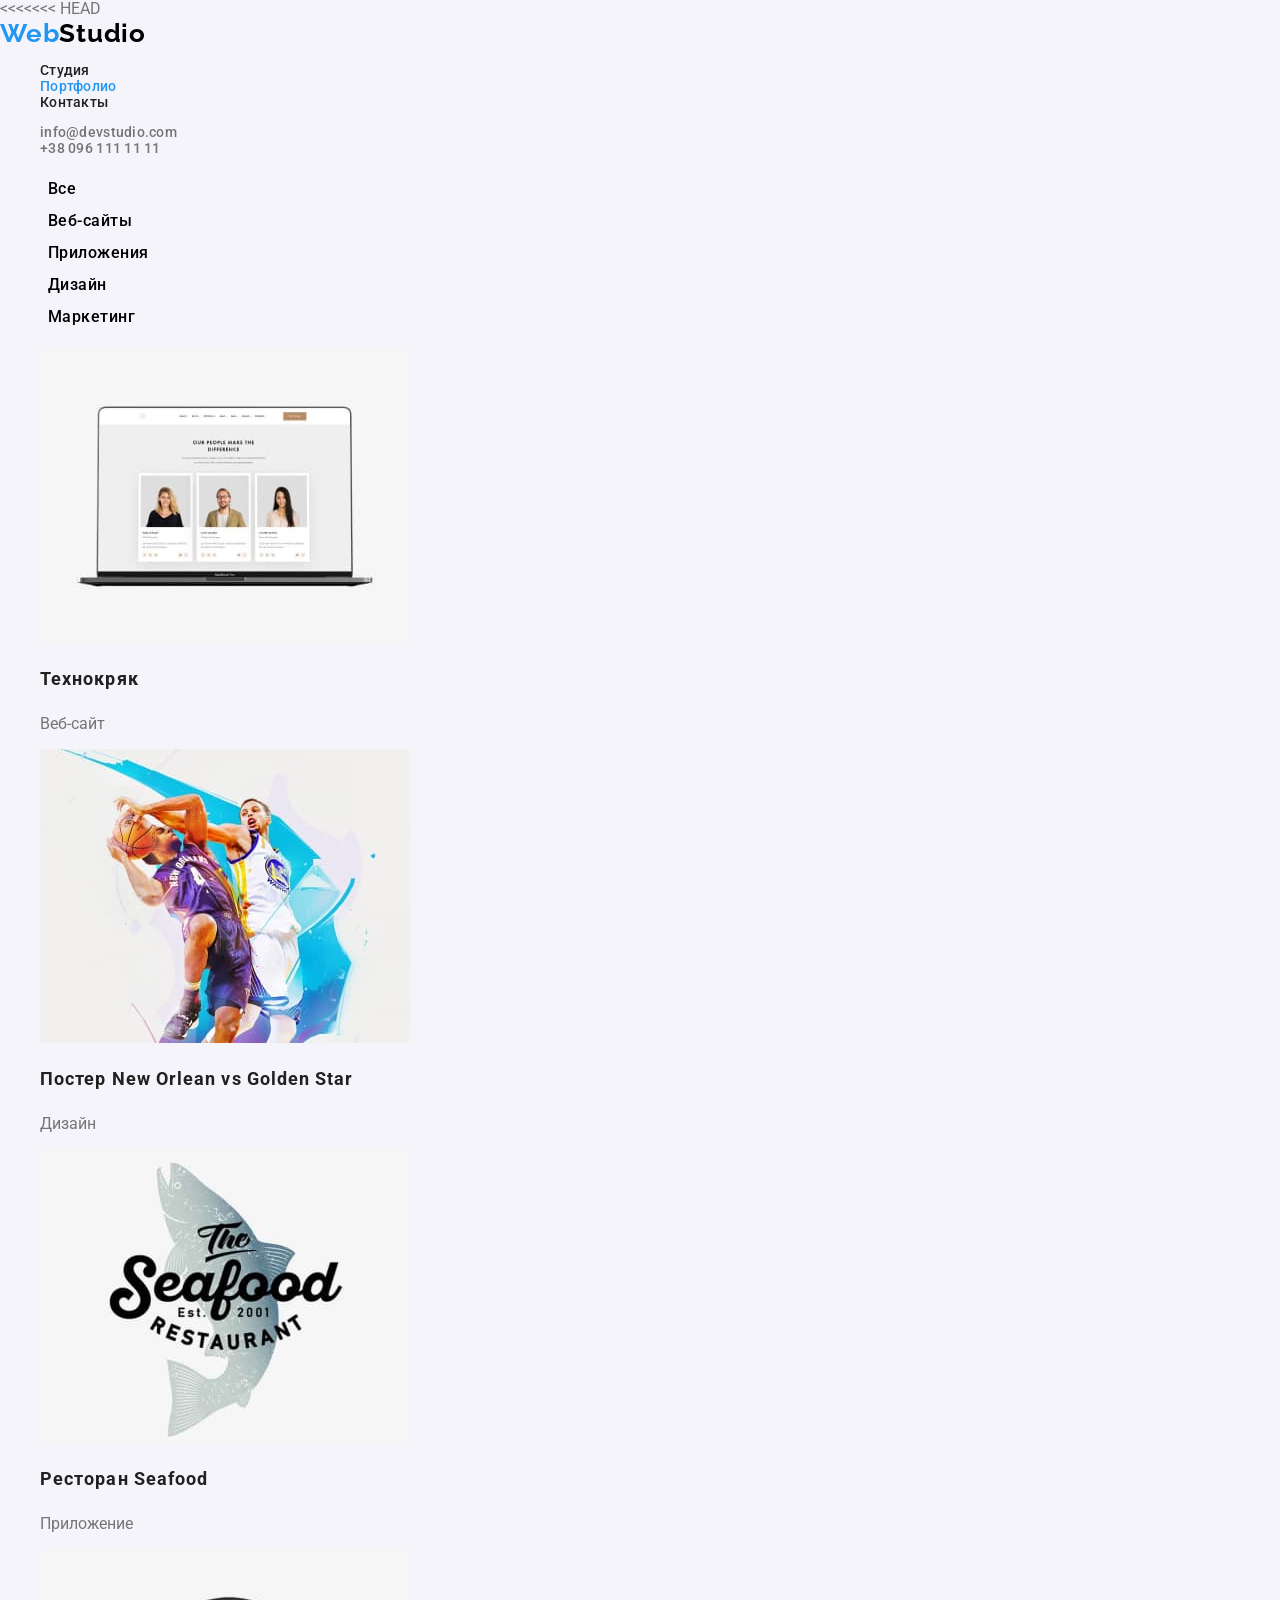
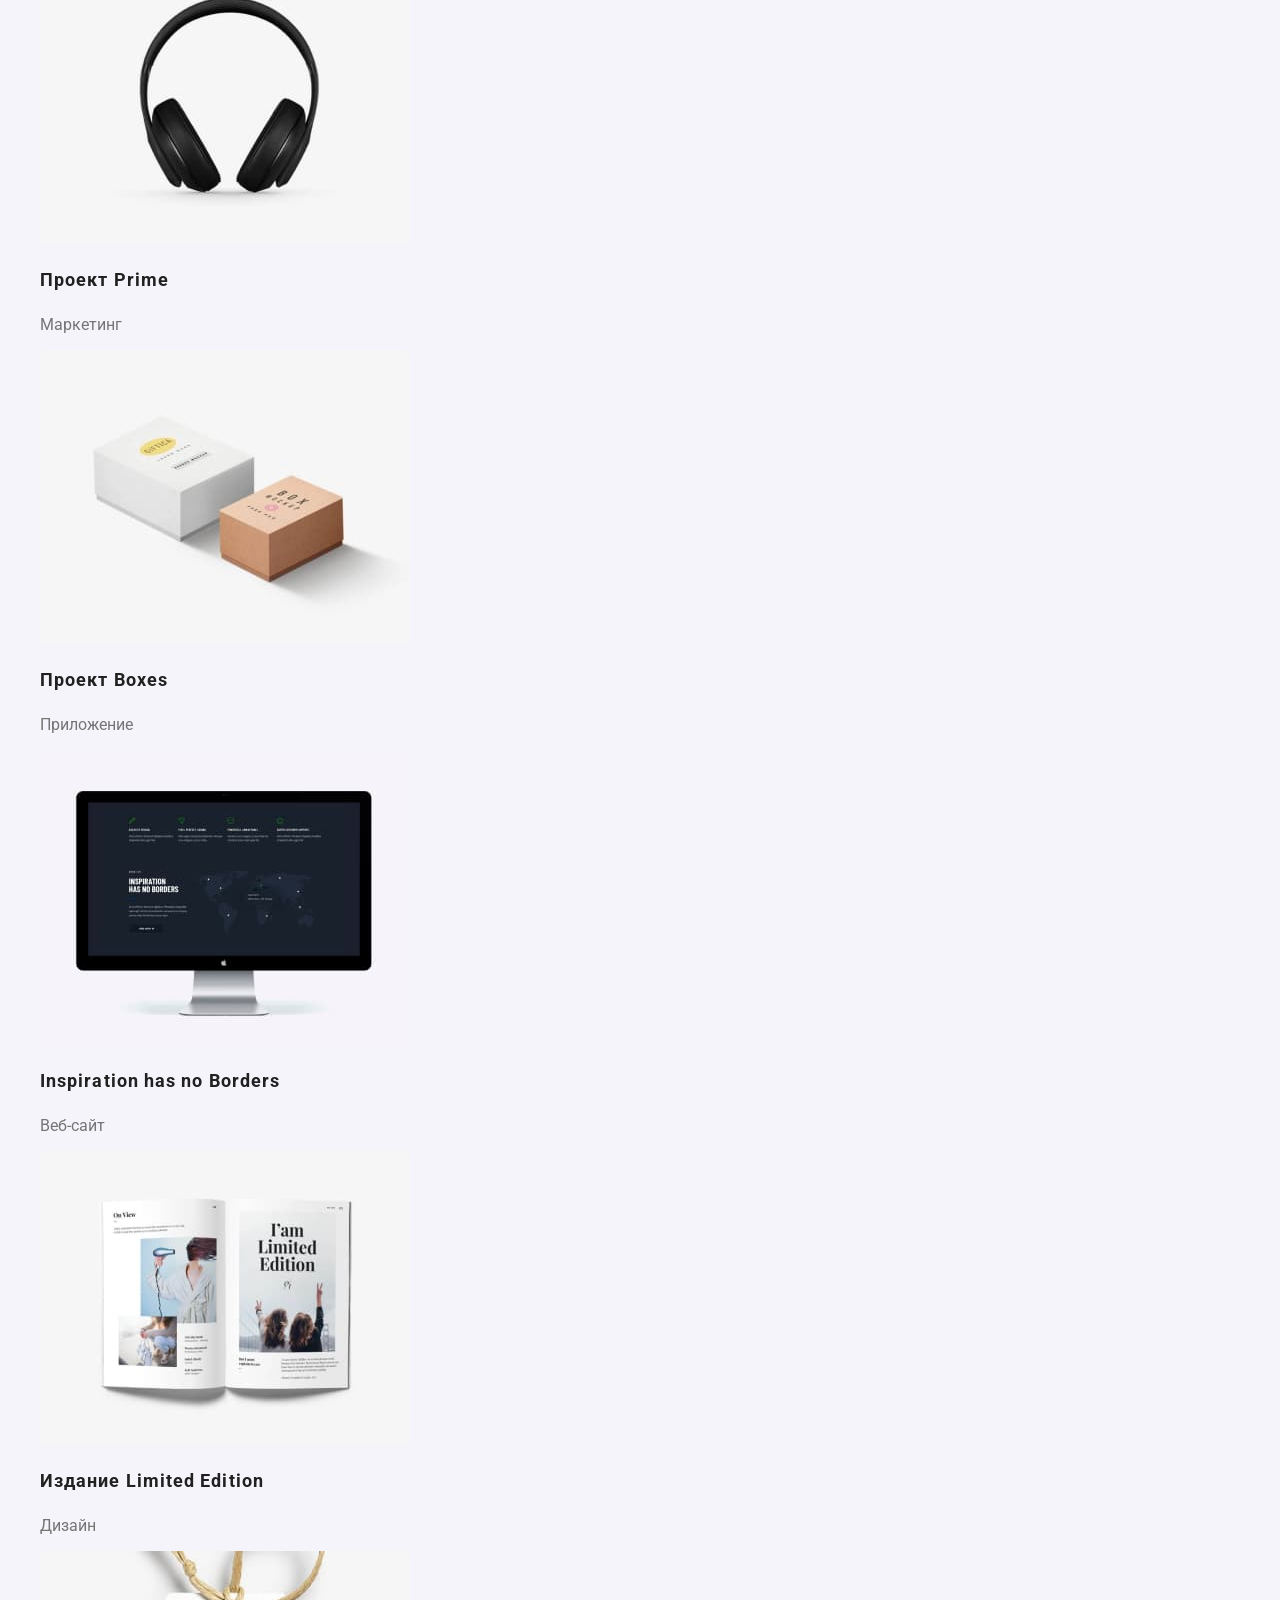
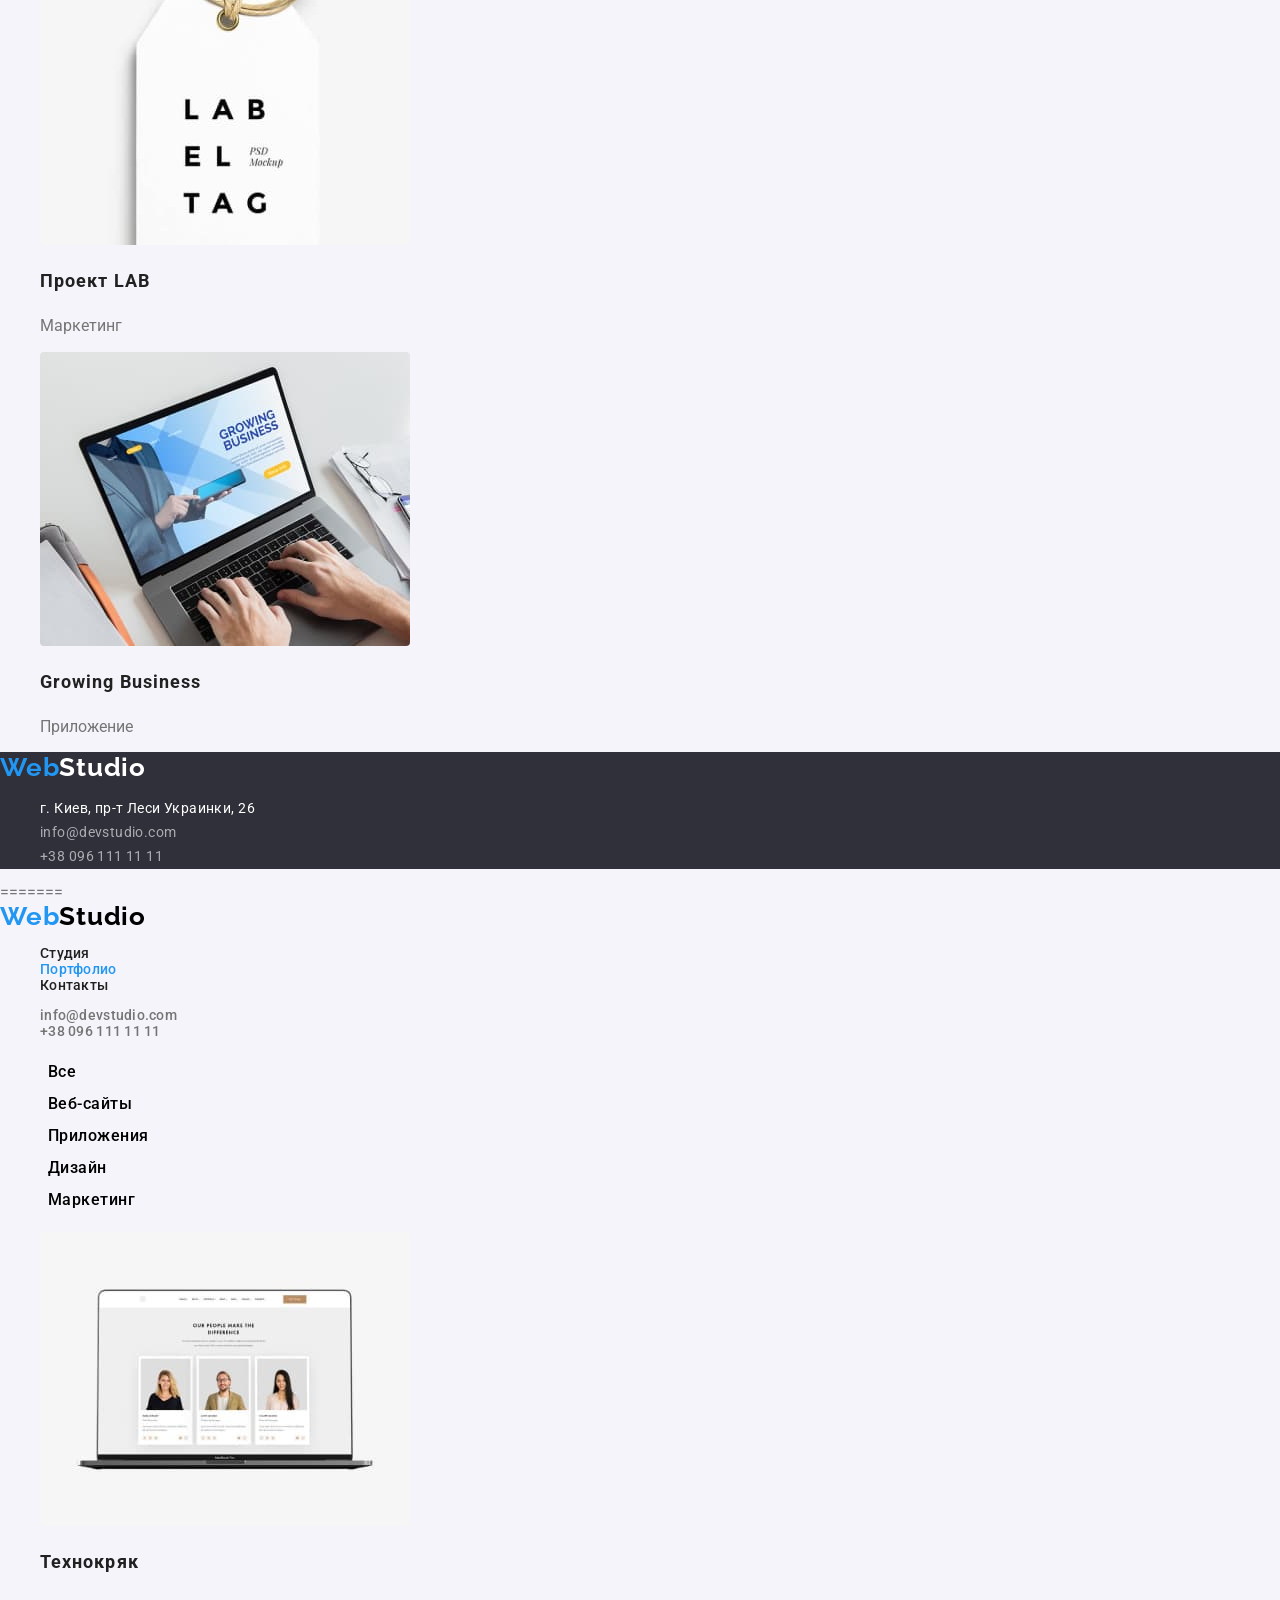
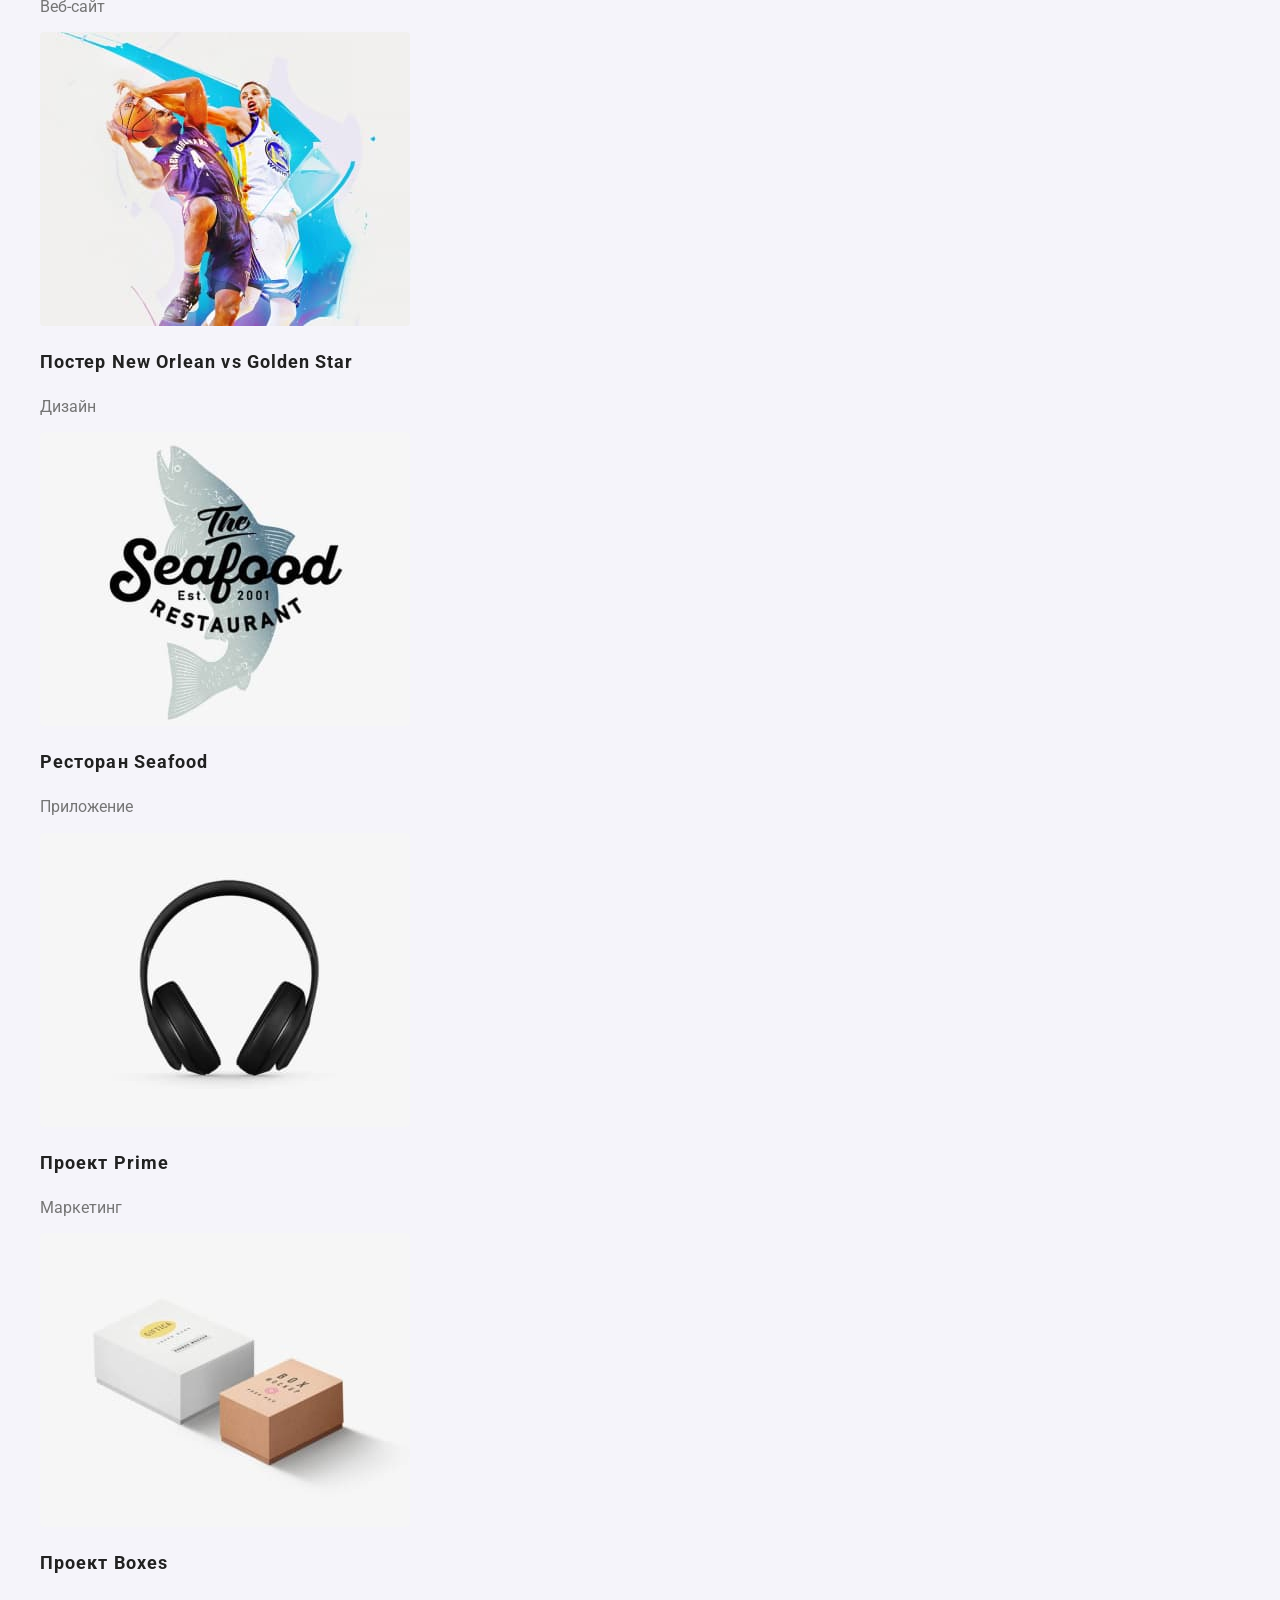
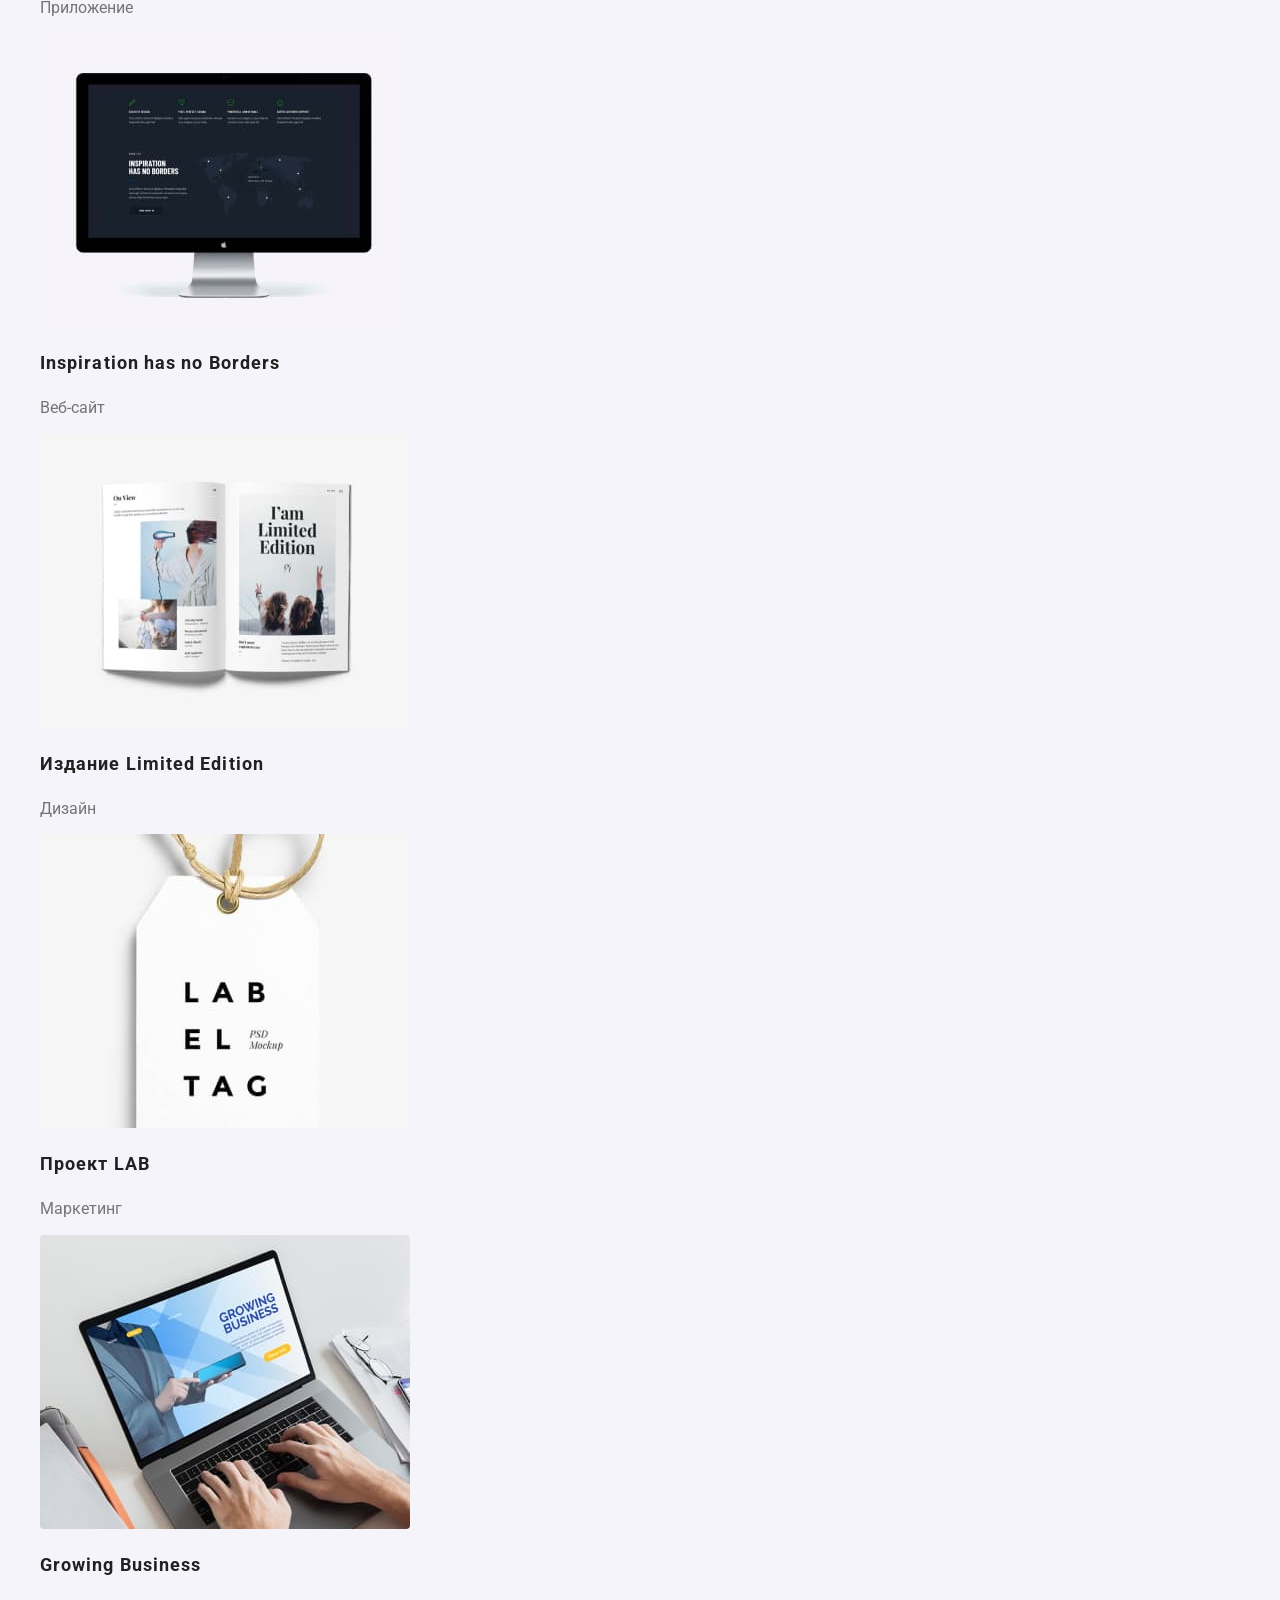
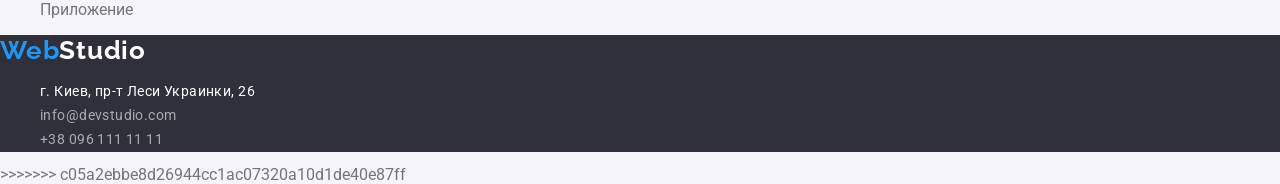
==== portfolio.html @ c0aafbb8 "123" ====
<<<<<<< HEAD
<!DOCTYPE html>
<html lang="ru">
<head>
    <meta charset="UTF-8">
    <meta http-equiv="X-UA-Compatible" content="IE=edge">
    <meta name="viewport" content="width=device-width, initial-scale=1.0">
    <link rel="preconnect" href="https://fonts.googleapis.com">
    <link rel="preconnect" href="https://fonts.gstatic.com" crossorigin>
    <link href="https://fonts.googleapis.com/css2?family=Raleway:wght@700&family=Roboto:wght@400;500;700;900&display=swap" rel="stylesheet"> 
    <link rel="stylesheet" href="https://cdnjs.cloudflare.com/ajax/libs/modern-normalize/1.1.0/modern-normalize.min.css" integrity="sha512-wpPYUAdjBVSE4KJnH1VR1HeZfpl1ub8YT/NKx4PuQ5NmX2tKuGu6U/JRp5y+Y8XG2tV+wKQpNHVUX03MfMFn9Q==" crossorigin="anonymous" referrerpolicy="no-referrer" />
    <title>Портфолио</title>
    <link rel="stylesheet" href="./css/styles.css" />
</head>
<body class="page-portf">
    <header>
        <a class="main-logo" href="./index.html">
            <span class="logo-accent">Web</span>Studio
        </a>
        <nav class="main-nav">
            <ul class="main-nav">
                <li><a class="main-nav-li link" href="./index.html">Студия</a></li>
                <li><a class="main-nav-li link current" href="./portfolio.html">Портфолио</a></li>
                <li><a class="main-nav-li link" href="">Контакты</a></li>
            </ul>
        </nav>
        <ul class="contact">
            <li><a class="contact-li link" href="mailto:info@devstudio.com">info@devstudio.com</a></li>
            <li><a class="contact-li link " href="tel:+380961111111">+38 096 111 11 11</a></li>
        </ul>
    </header>
    <main>
        <section>
            <h1 class="main-title">Наши роботы</h1>
            <ul>
                <li><button class="main-btn" type="button">Все</button></li>
                <li><button class="main-btn" type="button">Веб-сайты</button> </li>
                <li><button class="main-btn" type="button">Приложения</button> </li>
                <li><button class="main-btn" type="button">Дизайн</button> </li>
                <li><button class="main-btn" type="button">Маркетинг</button> </li>
            </ul>
            <ul>
                <li><img class="main-img" src="./images/project1.jpg" alt="Ноутбук" width="370">
                <p class="name-project">Технокряк</p>
                <p>Веб-сайт</p>
                </li>
                <li><img class="main-img" src="./images/project2.jpg" alt="Баскетболисты" width="370">
                <p class="name-project">Постер New Orlean vs Golden Star</p>
                <p>Дизайн</p>
                </li>
                <li><img class="main-img" src="./images/project3.jpg" alt="Рыба" width="370">
                <p class="name-project">Ресторан Seafood</p>
                <p>Приложение</p>
                </li>
                <li><img class="main-img" src="./images/project4.jpg" alt="Наушники" width="370">
                <p class="name-project">Проект Prime</p>
                <p>Маркетинг</p>
                </li>
                <li><img class="main-img" src="./images/project5.jpg" alt="Коробки" width="370">
                <p class="name-project">Проект Boxes</p>
                <p>Приложение</p>
                </li>
                <li><img class="main-img" src="./images/project6.jpg" alt="Компьютер" width="370">
                <p class="name-project">Inspiration has no Borders</p>
                <p>Веб-сайт</p>
                </li>
                <li><img class="main-img" src="./images/project7.jpg" alt="Книга" width="370">
                <p class="name-project">Издание Limited Edition</p>
                <p>Дизайн</p>
                </li>
                <li><img class="main-img" src="./images/project8.jpg" alt="Бирка" width="370">
                <p class="name-project">Проект LAB</p>
                <p>Маркетинг</p>
                </li>
                <li><img class="main-img" src="./images/project9.jpg" alt="Ноутбук" width="370">
                <p class="name-project">Growing Business</p>
                <p>Приложение</p>
                </li>
            </ul>
        </section>
    </main>
    <footer>
        <a class="footer-logo" href="./index.html">
            <span class="logo-accent">Web</span>Studio
        </a>
        <address class="adress-fot">
            <ul>
                <li class="foter-adress">г. Киев, пр-т Леси Украинки, 26</li>
                <li><a class="adress-lnk link" href="mailto:info@devstudio.com">info@devstudio.com</a></li>
                <li><a class="adress-lnk link" href="tel:+380961111111">+38 096 111 11 11</a></li>
            </ul>
        </address>
    </footer>
    
</body>
=======
<!DOCTYPE html>
<html lang="ru">
<head>
    <meta charset="UTF-8">
    <meta http-equiv="X-UA-Compatible" content="IE=edge">
    <meta name="viewport" content="width=device-width, initial-scale=1.0">
    <link rel="preconnect" href="https://fonts.googleapis.com">
    <link rel="preconnect" href="https://fonts.gstatic.com" crossorigin>
    <link href="https://fonts.googleapis.com/css2?family=Raleway:wght@700&family=Roboto:wght@400;500;700;900&display=swap" rel="stylesheet"> 
    <link rel="stylesheet" href="https://cdnjs.cloudflare.com/ajax/libs/modern-normalize/1.1.0/modern-normalize.min.css" integrity="sha512-wpPYUAdjBVSE4KJnH1VR1HeZfpl1ub8YT/NKx4PuQ5NmX2tKuGu6U/JRp5y+Y8XG2tV+wKQpNHVUX03MfMFn9Q==" crossorigin="anonymous" referrerpolicy="no-referrer" />
    <title>Портфолио</title>
    <link rel="stylesheet" href="./css/styles.css" />
</head>
<body class="page-portf">
    <header>
        <a class="main-logo" href="./index.html">
            <span class="logo-accent">Web</span>Studio
        </a>
        <nav class="main-nav">
            <ul class="main-nav">
                <li><a class="main-nav-li link" href="./index.html">Студия</a></li>
                <li><a class="main-nav-li link current" href="./portfolio.html">Портфолио</a></li>
                <li><a class="main-nav-li link" href="">Контакты</a></li>
            </ul>
        </nav>
        <ul class="contact">
            <li><a class="contact-li link" href="mailto:info@devstudio.com">info@devstudio.com</a></li>
            <li><a class="contact-li link " href="tel:+380961111111">+38 096 111 11 11</a></li>
        </ul>
    </header>
    <main>
        <section>
            <h1 class="main-title">Наши роботы</h1>
            <ul>
                <li><button class="main-btn" type="button">Все</button></li>
                <li><button class="main-btn" type="button">Веб-сайты</button> </li>
                <li><button class="main-btn" type="button">Приложения</button> </li>
                <li><button class="main-btn" type="button">Дизайн</button> </li>
                <li><button class="main-btn" type="button">Маркетинг</button> </li>
            </ul>
            <ul>
                <li><img class="main-img" src="./images/project1.jpg" alt="Ноутбук" width="370">
                <p class="name-project">Технокряк</p>
                <p>Веб-сайт</p>
                </li>
                <li><img class="main-img" src="./images/project2.jpg" alt="Баскетболисты" width="370">
                <p class="name-project">Постер New Orlean vs Golden Star</p>
                <p>Дизайн</p>
                </li>
                <li><img class="main-img" src="./images/project3.jpg" alt="Рыба" width="370">
                <p class="name-project">Ресторан Seafood</p>
                <p>Приложение</p>
                </li>
                <li><img class="main-img" src="./images/project4.jpg" alt="Наушники" width="370">
                <p class="name-project">Проект Prime</p>
                <p>Маркетинг</p>
                </li>
                <li><img class="main-img" src="./images/project5.jpg" alt="Коробки" width="370">
                <p class="name-project">Проект Boxes</p>
                <p>Приложение</p>
                </li>
                <li><img class="main-img" src="./images/project6.jpg" alt="Компьютер" width="370">
                <p class="name-project">Inspiration has no Borders</p>
                <p>Веб-сайт</p>
                </li>
                <li><img class="main-img" src="./images/project7.jpg" alt="Книга" width="370">
                <p class="name-project">Издание Limited Edition</p>
                <p>Дизайн</p>
                </li>
                <li><img class="main-img" src="./images/project8.jpg" alt="Бирка" width="370">
                <p class="name-project">Проект LAB</p>
                <p>Маркетинг</p>
                </li>
                <li><img class="main-img" src="./images/project9.jpg" alt="Ноутбук" width="370">
                <p class="name-project">Growing Business</p>
                <p>Приложение</p>
                </li>
            </ul>
        </section>
    </main>
    <footer>
        <a class="footer-logo" href="./index.html">
            <span class="logo-accent">Web</span>Studio
        </a>
        <address class="adress-fot">
            <ul>
                <li class="foter-adress">г. Киев, пр-т Леси Украинки, 26</li>
                <li><a class="adress-lnk link" href="mailto:info@devstudio.com">info@devstudio.com</a></li>
                <li><a class="adress-lnk link" href="tel:+380961111111">+38 096 111 11 11</a></li>
            </ul>
        </address>
    </footer>
    
</body>
>>>>>>> c05a2ebbe8d26944cc1ac07320a10d1de40e87ff
</html>
---- css/styles.css ----
/* цвет фона Наша команда #F5F4FA */
/* цвет карточек наша комманда #F5F4FA */
/* цвет фона героя и подвала  #2F303A */
html {
    box-sizing: border-box;
}
*,
*::before,
*::after {
    box-sizing: inherit;
}
:root {
    --primery-text-color: #757575;
    --secondary-text-color: #212121;
    --highlight-color: #2196F3;
    --primery-backgrouncol-port: #F5F4FA;
    --secondary-beckgrouncol-port: #F5F4FA;
}
body {
    background-color: #fff;
    font-family: Roboto, sans-serif;
    font-style: normal;
    color: var(--primery-text-color);
}
h2 {
    color: #212121;
    font-weight: 700;
    font-size: 36px;
    line-height: 1.16;

}
ul {
    list-style-type: none;
}
.link {
    color: inherit;
    text-decoration: none;
}
/* header */
.main-logo {
    font-family: Raleway, sans-serif;
    font-style: normal;
    font-weight: 700;
    font-size: 26px;
    line-height: 1.19;
    letter-spacing: 0.03em;
    color: #000;
    word-spacing: inherit;
    text-decoration: none;
}
.logo-accent {
    color: var(--highlight-color);
}
.main-nav,
.contact {
    color: var(--secondary-text-color);
    font-weight: 500;
    font-size: 14px;
    line-height: 1.14;
    letter-spacing: 0.02em;
    word-spacing: inherit;
    text-decoration: none;
}
.contact {
    color: var(--primery-text-color);
}
.current,
.main-nav-li:focus,
.main-nav-li:hover,
.contact-li:hover,
.contact-li:focus {
    color: var(--highlight-color);
    text-decoration: none;

}
/* hero */
.hero {
    background-color: #2F303A;
}
.hero-title {
    color: #fff;
    font-weight: 900;
    font-size: 44px;
    line-height: 1.76;
    text-align: center;
    letter-spacing: 0.06em;
    text-transform: uppercase;
}
.button-hero {
    font-family: Roboto, sans-serif;
    font-style: normal;
    font-weight: 700;
    font-size: 16px;
    line-height: 1.88;
    text-align: center;
    letter-spacing: 0.06em;
    color: #fff;
    background-color: var(--highlight-color);
    border-color: transparent;
    box-shadow: 0px 4px 4px rgba(0, 0, 0, 0.15);
    border-radius: 4px;
    cursor: pointer;

}
/* peculiarities */
.titel-pecul {
    display: none;
}
.pecul h3 {
    color: var(--secondary-text-color);
    font-weight: 700;
    font-size: 14px;
    line-height: 1.14;
    letter-spacing: 0.03em;
    text-transform: uppercase;
}
.pecul p {
    font-weight: 400;
    font-size: 14px;
    line-height: 1.71;
    letter-spacing: 0.03em;
}
/* lessons */
.lessons {
    filter: drop-shadow(0px 4px 4px rgba(0, 0, 0, 0.25));
}

/* command */
.command p {
    font-weight: 500;
    font-size: 16px;
    line-height: 1.18;
    text-align: center;
    letter-spacing: 0.03em;
}
.comand-li {
    background-color: #fff;
    box-shadow: 0px 1px 3px rgba(0, 0, 0, 0.12), 0px 1px 1px rgba(0, 0, 0, 0.14), 0px 2px 1px rgba(0, 0, 0, 0.2);
    border-radius: 0px 0px 4px 4px;
}
.command-name {
    color: #212121;
}
/* footer */
footer {
    background-color: #2F303A;
}
.footer-logo {
    font-family: Raleway, sans-serif;
    font-style: normal;
    font-weight: 700;
    font-size: 26px;
    line-height: 1.19;
    letter-spacing: 0.03em;
    color: #fff;
    word-spacing: inherit;
    text-decoration: none;
}
.adress-fot,
.foter-adress {
    font-weight: 400;
    font-size: 14px;
    font-style: normal;
    line-height: 1.71;
    letter-spacing: 0.03em;
}
.foter-adress {
    color: #fff;
}
.adress-fot {
    color: rgba(255, 255, 255, 0.6);
}

/* portfolio */
.page-portf{
    font-family: Roboto, sans-serif;
    font-style: normal;
    text-decoration : none;
    color: var(--primery-text-color);
    background-color: var(--primery-backgrouncol-port)
}
.main-title {
    display: none;
}
.main-btn {
font-family: Roboto, sans-serif;
font-style: normal;
font-weight: 500;
font-size: 16px;
line-height: 1.62;
text-align: center;
letter-spacing: 0.03em;
color: #000;
background-color: var(--secondary-beckgrouncol-port);
border-color: transparent;
border-radius: 4px;
cursor: pointer;

}
.main-btn:focus,
.main-btn:hover {
    color: ;
    background-color: var(--highlight-color);

}
.main-img {
    background-color: var(--primery-backgrouncol-port);
    border-radius: 4px;
}
.name-project {
    font-weight: 700;
    font-size: 18px;
    line-height: 2;
    letter-spacing: 0.06em;
    color: #212121;
}
---- css/styles.css ----
/* цвет фона Наша команда #F5F4FA */
/* цвет карточек наша комманда #F5F4FA */
/* цвет фона героя и подвала  #2F303A */
html {
    box-sizing: border-box;
}
*,
*::before,
*::after {
    box-sizing: inherit;
}
:root {
    --primery-text-color: #757575;
    --secondary-text-color: #212121;
    --highlight-color: #2196F3;
    --primery-backgrouncol-port: #F5F4FA;
    --secondary-beckgrouncol-port: #F5F4FA;
}
body {
    background-color: #fff;
    font-family: Roboto, sans-serif;
    font-style: normal;
    color: var(--primery-text-color);
}
h2 {
    color: #212121;
    font-weight: 700;
    font-size: 36px;
    line-height: 1.16;

}
ul {
    list-style-type: none;
}
.link {
    color: inherit;
    text-decoration: none;
}
/* header */
.main-logo {
    font-family: Raleway, sans-serif;
    font-style: normal;
    font-weight: 700;
    font-size: 26px;
    line-height: 1.19;
    letter-spacing: 0.03em;
    color: #000;
    word-spacing: inherit;
    text-decoration: none;
}
.logo-accent {
    color: var(--highlight-color);
}
.main-nav,
.contact {
    color: var(--secondary-text-color);
    font-weight: 500;
    font-size: 14px;
    line-height: 1.14;
    letter-spacing: 0.02em;
    word-spacing: inherit;
    text-decoration: none;
}
.contact {
    color: var(--primery-text-color);
}
.current,
.main-nav-li:focus,
.main-nav-li:hover,
.contact-li:hover,
.contact-li:focus {
    color: var(--highlight-color);
    text-decoration: none;

}
/* hero */
.hero {
    background-color: #2F303A;
}
.hero-title {
    color: #fff;
    font-weight: 900;
    font-size: 44px;
    line-height: 1.76;
    text-align: center;
    letter-spacing: 0.06em;
    text-transform: uppercase;
}
.button-hero {
    font-family: Roboto, sans-serif;
    font-style: normal;
    font-weight: 700;
    font-size: 16px;
    line-height: 1.88;
    text-align: center;
    letter-spacing: 0.06em;
    color: #fff;
    background-color: var(--highlight-color);
    border-color: transparent;
    box-shadow: 0px 4px 4px rgba(0, 0, 0, 0.15);
    border-radius: 4px;
    cursor: pointer;

}
/* peculiarities */
.titel-pecul {
    display: none;
}
.pecul h3 {
    color: var(--secondary-text-color);
    font-weight: 700;
    font-size: 14px;
    line-height: 1.14;
    letter-spacing: 0.03em;
    text-transform: uppercase;
}
.pecul p {
    font-weight: 400;
    font-size: 14px;
    line-height: 1.71;
    letter-spacing: 0.03em;
}
/* lessons */
.lessons {
    filter: drop-shadow(0px 4px 4px rgba(0, 0, 0, 0.25));
}

/* command */
.command p {
    font-weight: 500;
    font-size: 16px;
    line-height: 1.18;
    text-align: center;
    letter-spacing: 0.03em;
}
.comand-li {
    background-color: #fff;
    box-shadow: 0px 1px 3px rgba(0, 0, 0, 0.12), 0px 1px 1px rgba(0, 0, 0, 0.14), 0px 2px 1px rgba(0, 0, 0, 0.2);
    border-radius: 0px 0px 4px 4px;
}
.command-name {
    color: #212121;
}
/* footer */
footer {
    background-color: #2F303A;
}
.footer-logo {
    font-family: Raleway, sans-serif;
    font-style: normal;
    font-weight: 700;
    font-size: 26px;
    line-height: 1.19;
    letter-spacing: 0.03em;
    color: #fff;
    word-spacing: inherit;
    text-decoration: none;
}
.adress-fot,
.foter-adress {
    font-weight: 400;
    font-size: 14px;
    font-style: normal;
    line-height: 1.71;
    letter-spacing: 0.03em;
}
.foter-adress {
    color: #fff;
}
.adress-fot {
    color: rgba(255, 255, 255, 0.6);
}

/* portfolio */
.page-portf{
    font-family: Roboto, sans-serif;
    font-style: normal;
    text-decoration : none;
    color: var(--primery-text-color);
    background-color: var(--primery-backgrouncol-port)
}
.main-title {
    display: none;
}
.main-btn {
font-family: Roboto, sans-serif;
font-style: normal;
font-weight: 500;
font-size: 16px;
line-height: 1.62;
text-align: center;
letter-spacing: 0.03em;
color: #000;
background-color: var(--secondary-beckgrouncol-port);
border-color: transparent;
border-radius: 4px;
cursor: pointer;

}
.main-btn:focus,
.main-btn:hover {
    color: ;
    background-color: var(--highlight-color);

}
.main-img {
    background-color: var(--primery-backgrouncol-port);
    border-radius: 4px;
}
.name-project {
    font-weight: 700;
    font-size: 18px;
    line-height: 2;
    letter-spacing: 0.06em;
    color: #212121;
}
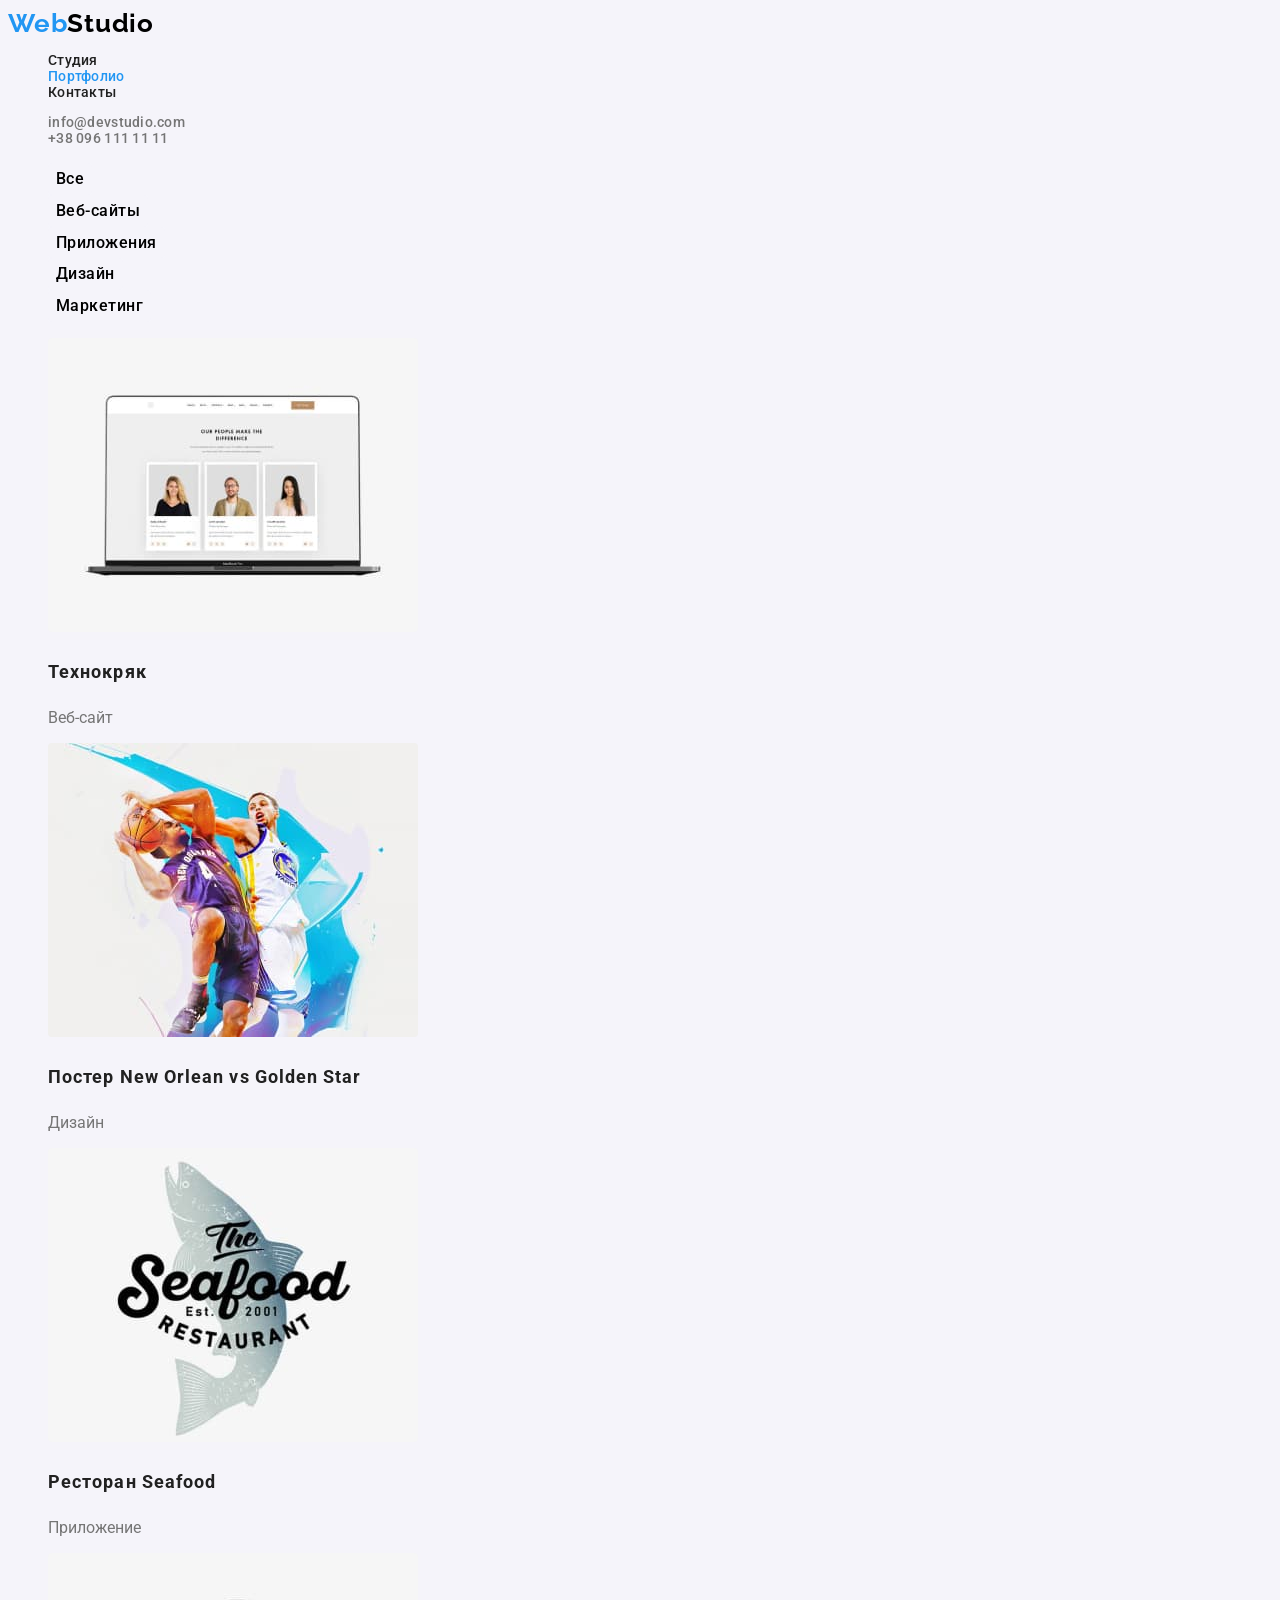
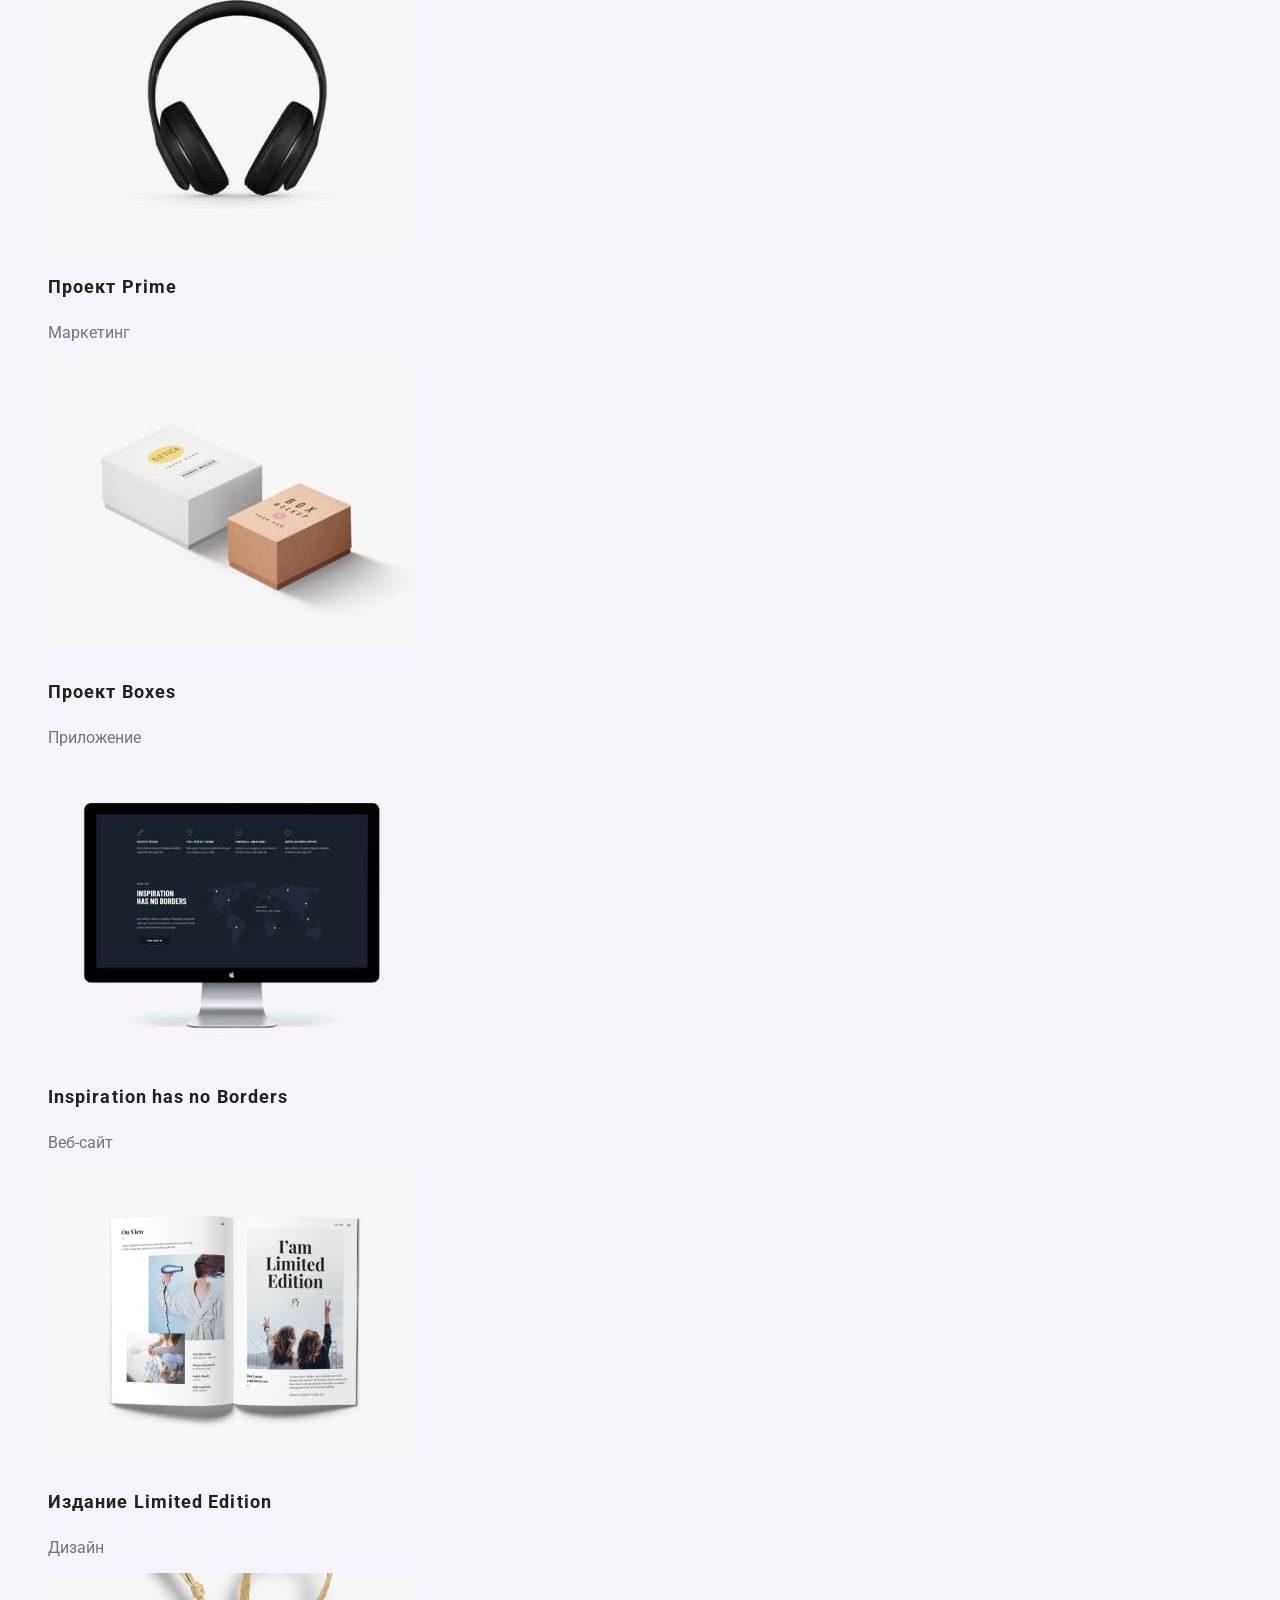
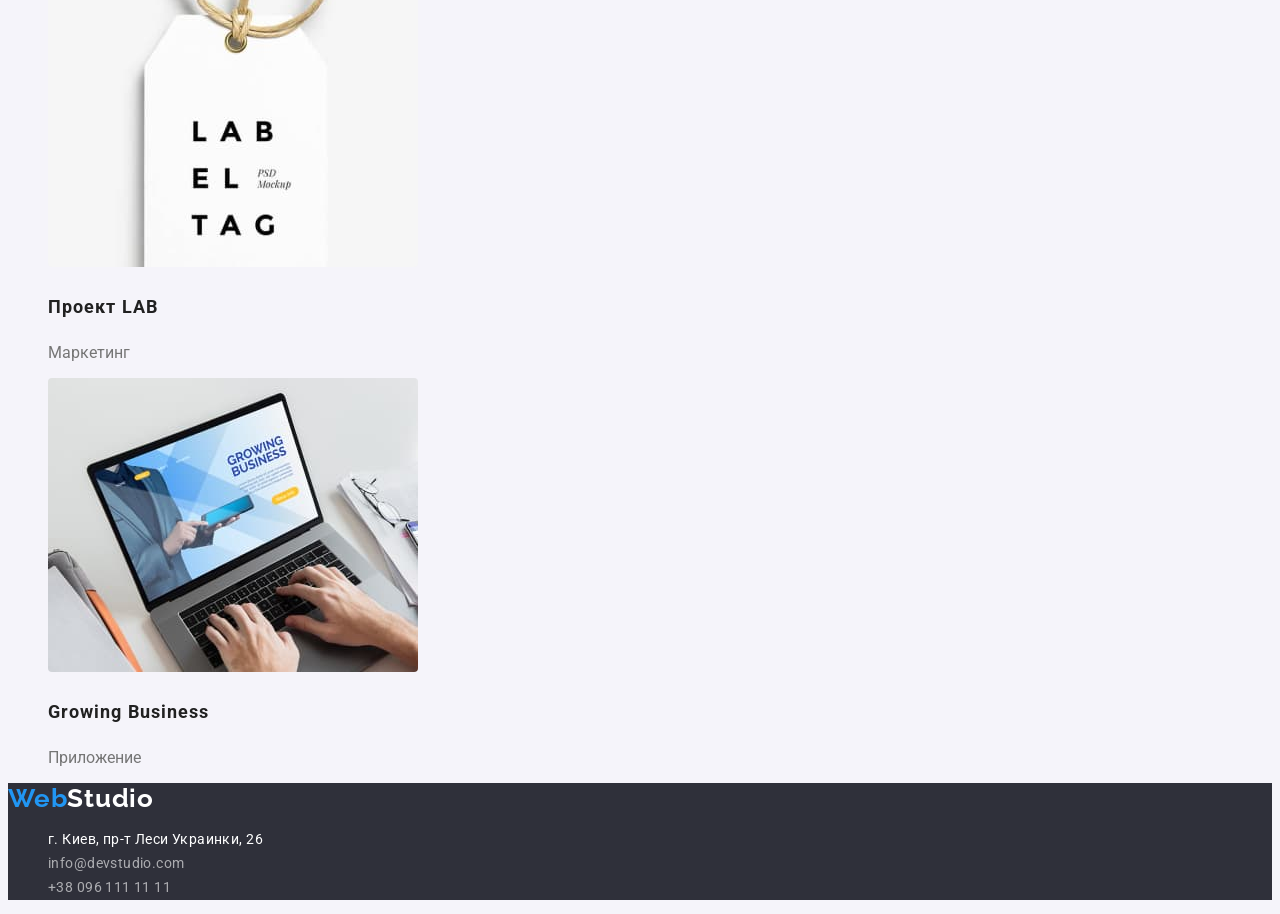
==== commit 144a55e8: "123" ====
--- a/portfolio.html
+++ b/portfolio.html
@@ -1,4 +1,3 @@
-<<<<<<< HEAD
 <!DOCTYPE html>
 <html lang="ru">
 <head>
@@ -8,7 +7,6 @@
     <link rel="preconnect" href="https://fonts.googleapis.com">
     <link rel="preconnect" href="https://fonts.gstatic.com" crossorigin>
     <link href="https://fonts.googleapis.com/css2?family=Raleway:wght@700&family=Roboto:wght@400;500;700;900&display=swap" rel="stylesheet"> 
-    <link rel="stylesheet" href="https://cdnjs.cloudflare.com/ajax/libs/modern-normalize/1.1.0/modern-normalize.min.css" integrity="sha512-wpPYUAdjBVSE4KJnH1VR1HeZfpl1ub8YT/NKx4PuQ5NmX2tKuGu6U/JRp5y+Y8XG2tV+wKQpNHVUX03MfMFn9Q==" crossorigin="anonymous" referrerpolicy="no-referrer" />
     <title>Портфолио</title>
     <link rel="stylesheet" href="./css/styles.css" />
 </head>
@@ -93,100 +91,4 @@
     </footer>
     
 </body>
-=======
-<!DOCTYPE html>
-<html lang="ru">
-<head>
-    <meta charset="UTF-8">
-    <meta http-equiv="X-UA-Compatible" content="IE=edge">
-    <meta name="viewport" content="width=device-width, initial-scale=1.0">
-    <link rel="preconnect" href="https://fonts.googleapis.com">
-    <link rel="preconnect" href="https://fonts.gstatic.com" crossorigin>
-    <link href="https://fonts.googleapis.com/css2?family=Raleway:wght@700&family=Roboto:wght@400;500;700;900&display=swap" rel="stylesheet"> 
-    <link rel="stylesheet" href="https://cdnjs.cloudflare.com/ajax/libs/modern-normalize/1.1.0/modern-normalize.min.css" integrity="sha512-wpPYUAdjBVSE4KJnH1VR1HeZfpl1ub8YT/NKx4PuQ5NmX2tKuGu6U/JRp5y+Y8XG2tV+wKQpNHVUX03MfMFn9Q==" crossorigin="anonymous" referrerpolicy="no-referrer" />
-    <title>Портфолио</title>
-    <link rel="stylesheet" href="./css/styles.css" />
-</head>
-<body class="page-portf">
-    <header>
-        <a class="main-logo" href="./index.html">
-            <span class="logo-accent">Web</span>Studio
-        </a>
-        <nav class="main-nav">
-            <ul class="main-nav">
-                <li><a class="main-nav-li link" href="./index.html">Студия</a></li>
-                <li><a class="main-nav-li link current" href="./portfolio.html">Портфолио</a></li>
-                <li><a class="main-nav-li link" href="">Контакты</a></li>
-            </ul>
-        </nav>
-        <ul class="contact">
-            <li><a class="contact-li link" href="mailto:info@devstudio.com">info@devstudio.com</a></li>
-            <li><a class="contact-li link " href="tel:+380961111111">+38 096 111 11 11</a></li>
-        </ul>
-    </header>
-    <main>
-        <section>
-            <h1 class="main-title">Наши роботы</h1>
-            <ul>
-                <li><button class="main-btn" type="button">Все</button></li>
-                <li><button class="main-btn" type="button">Веб-сайты</button> </li>
-                <li><button class="main-btn" type="button">Приложения</button> </li>
-                <li><button class="main-btn" type="button">Дизайн</button> </li>
-                <li><button class="main-btn" type="button">Маркетинг</button> </li>
-            </ul>
-            <ul>
-                <li><img class="main-img" src="./images/project1.jpg" alt="Ноутбук" width="370">
-                <p class="name-project">Технокряк</p>
-                <p>Веб-сайт</p>
-                </li>
-                <li><img class="main-img" src="./images/project2.jpg" alt="Баскетболисты" width="370">
-                <p class="name-project">Постер New Orlean vs Golden Star</p>
-                <p>Дизайн</p>
-                </li>
-                <li><img class="main-img" src="./images/project3.jpg" alt="Рыба" width="370">
-                <p class="name-project">Ресторан Seafood</p>
-                <p>Приложение</p>
-                </li>
-                <li><img class="main-img" src="./images/project4.jpg" alt="Наушники" width="370">
-                <p class="name-project">Проект Prime</p>
-                <p>Маркетинг</p>
-                </li>
-                <li><img class="main-img" src="./images/project5.jpg" alt="Коробки" width="370">
-                <p class="name-project">Проект Boxes</p>
-                <p>Приложение</p>
-                </li>
-                <li><img class="main-img" src="./images/project6.jpg" alt="Компьютер" width="370">
-                <p class="name-project">Inspiration has no Borders</p>
-                <p>Веб-сайт</p>
-                </li>
-                <li><img class="main-img" src="./images/project7.jpg" alt="Книга" width="370">
-                <p class="name-project">Издание Limited Edition</p>
-                <p>Дизайн</p>
-                </li>
-                <li><img class="main-img" src="./images/project8.jpg" alt="Бирка" width="370">
-                <p class="name-project">Проект LAB</p>
-                <p>Маркетинг</p>
-                </li>
-                <li><img class="main-img" src="./images/project9.jpg" alt="Ноутбук" width="370">
-                <p class="name-project">Growing Business</p>
-                <p>Приложение</p>
-                </li>
-            </ul>
-        </section>
-    </main>
-    <footer>
-        <a class="footer-logo" href="./index.html">
-            <span class="logo-accent">Web</span>Studio
-        </a>
-        <address class="adress-fot">
-            <ul>
-                <li class="foter-adress">г. Киев, пр-т Леси Украинки, 26</li>
-                <li><a class="adress-lnk link" href="mailto:info@devstudio.com">info@devstudio.com</a></li>
-                <li><a class="adress-lnk link" href="tel:+380961111111">+38 096 111 11 11</a></li>
-            </ul>
-        </address>
-    </footer>
-    
-</body>
->>>>>>> c05a2ebbe8d26944cc1ac07320a10d1de40e87ff
 </html>
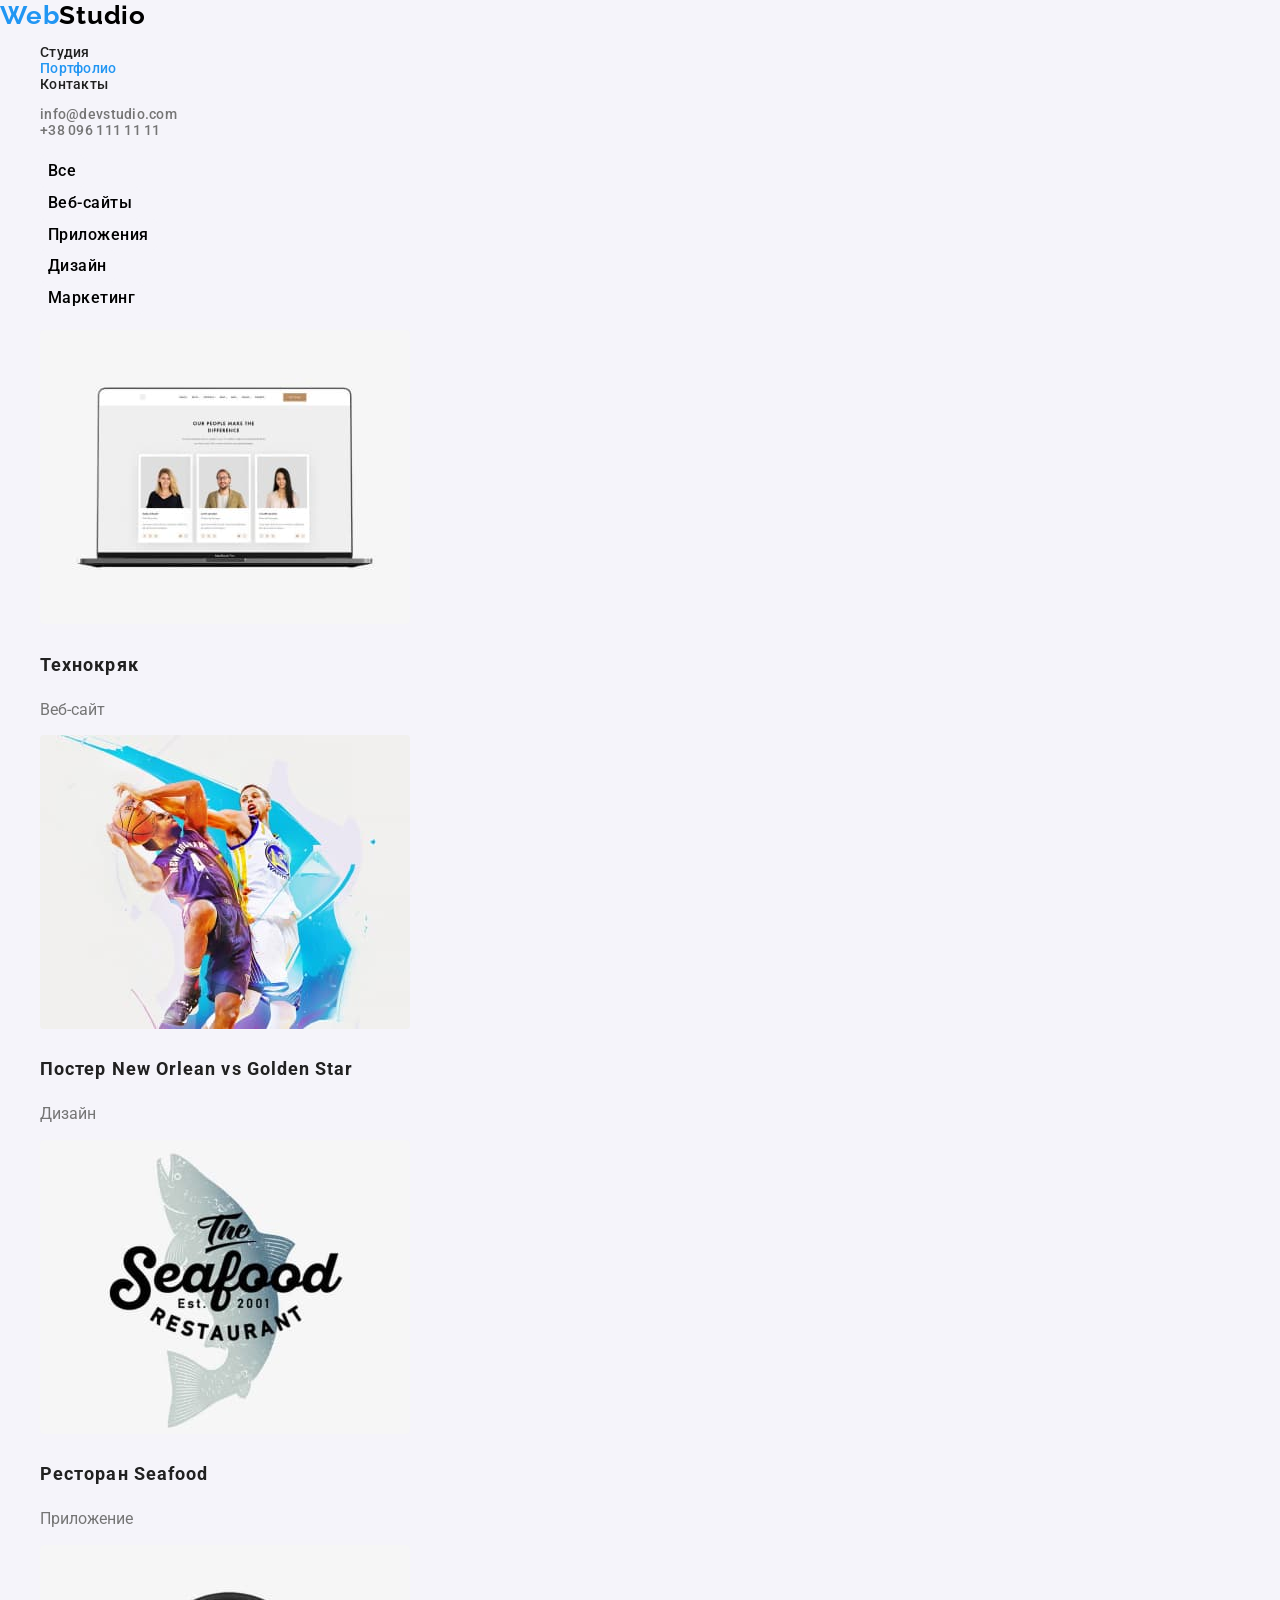
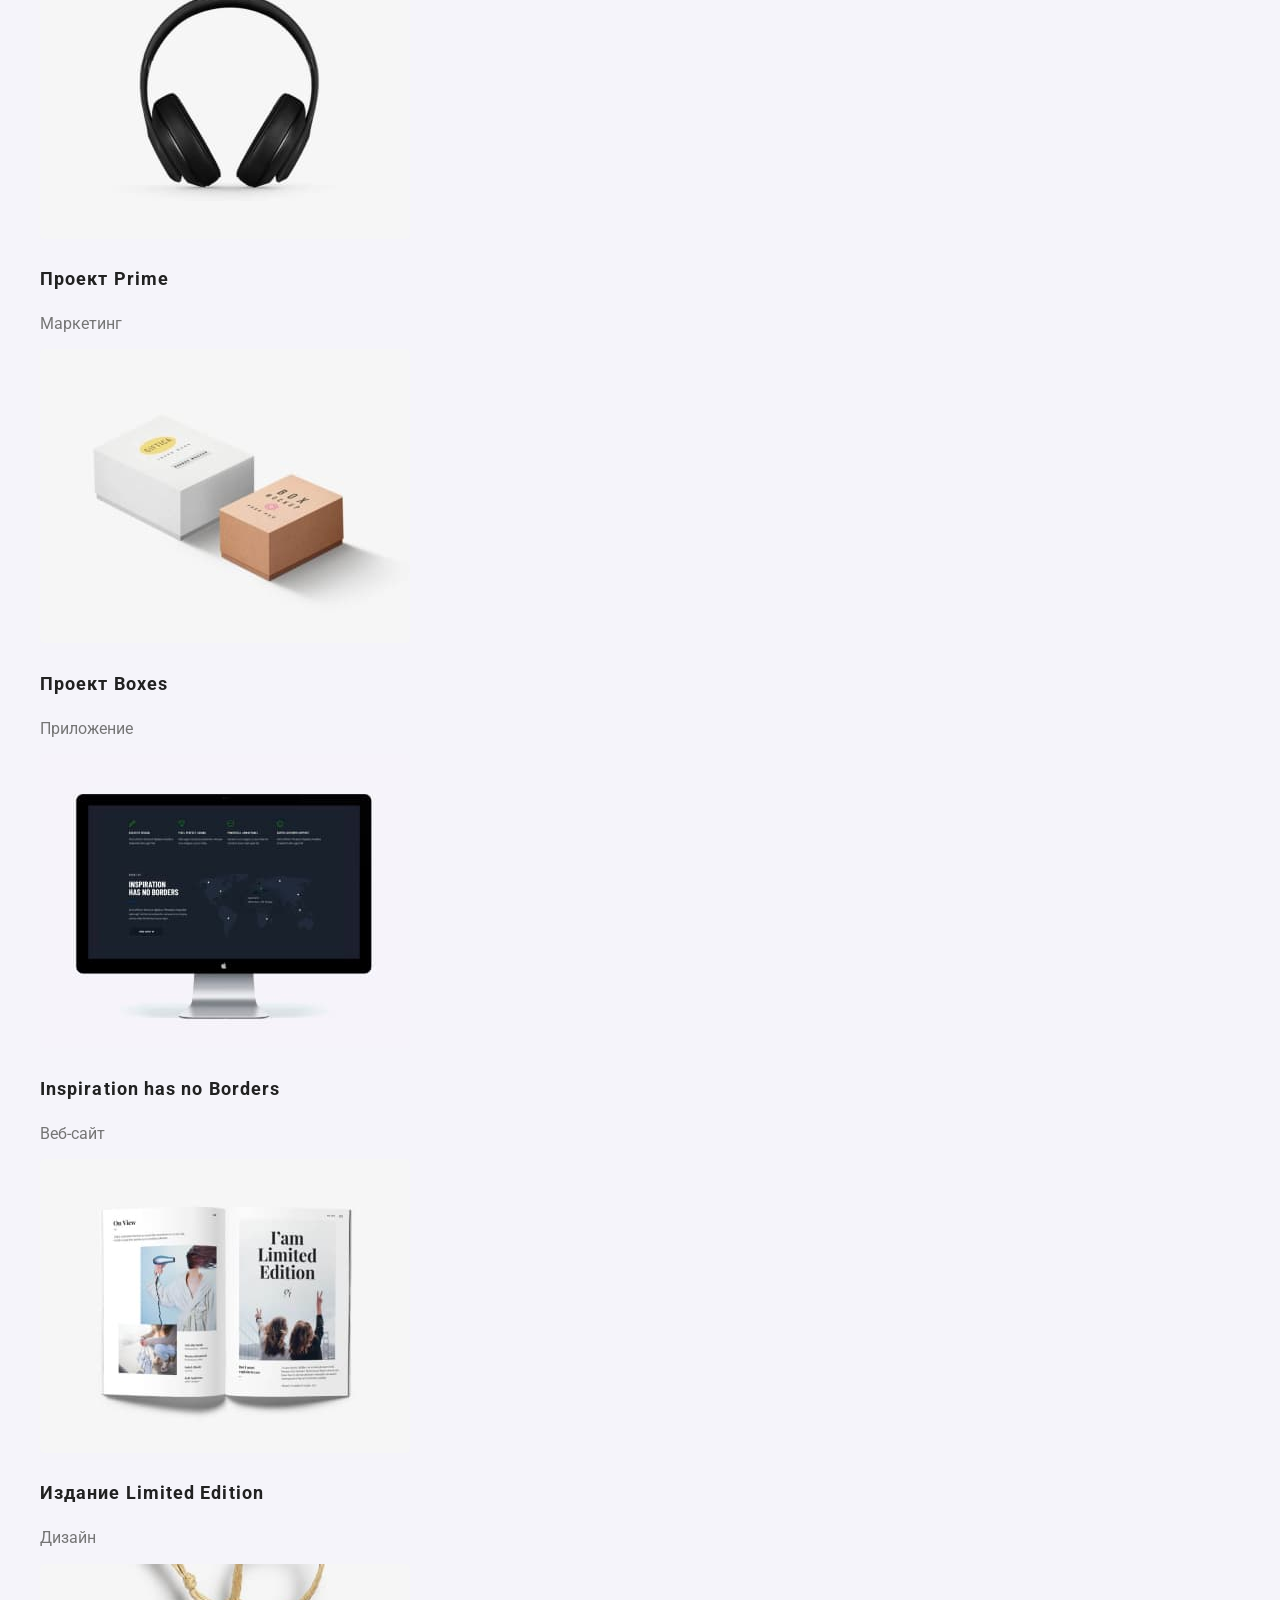
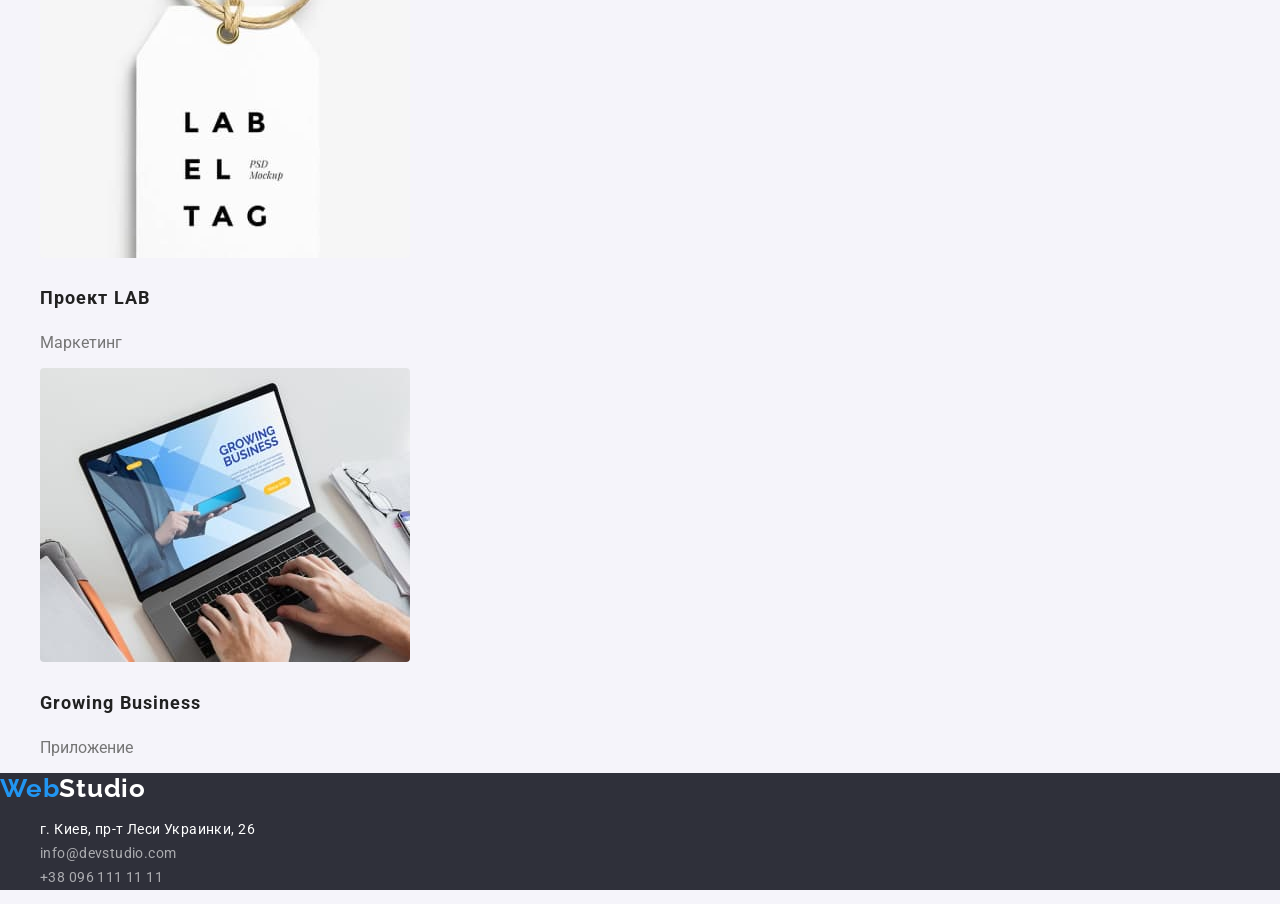
==== commit a2297e11: "+normalize" ====
--- a/portfolio.html
+++ b/portfolio.html
@@ -7,6 +7,7 @@
     <link rel="preconnect" href="https://fonts.googleapis.com">
     <link rel="preconnect" href="https://fonts.gstatic.com" crossorigin>
     <link href="https://fonts.googleapis.com/css2?family=Raleway:wght@700&family=Roboto:wght@400;500;700;900&display=swap" rel="stylesheet"> 
+    <link rel="stylesheet" href="https://cdnjs.cloudflare.com/ajax/libs/modern-normalize/1.1.0/modern-normalize.min.css" integrity="sha512-wpPYUAdjBVSE4KJnH1VR1HeZfpl1ub8YT/NKx4PuQ5NmX2tKuGu6U/JRp5y+Y8XG2tV+wKQpNHVUX03MfMFn9Q==" crossorigin="anonymous" referrerpolicy="no-referrer" />
     <title>Портфолио</title>
     <link rel="stylesheet" href="./css/styles.css" />
 </head>
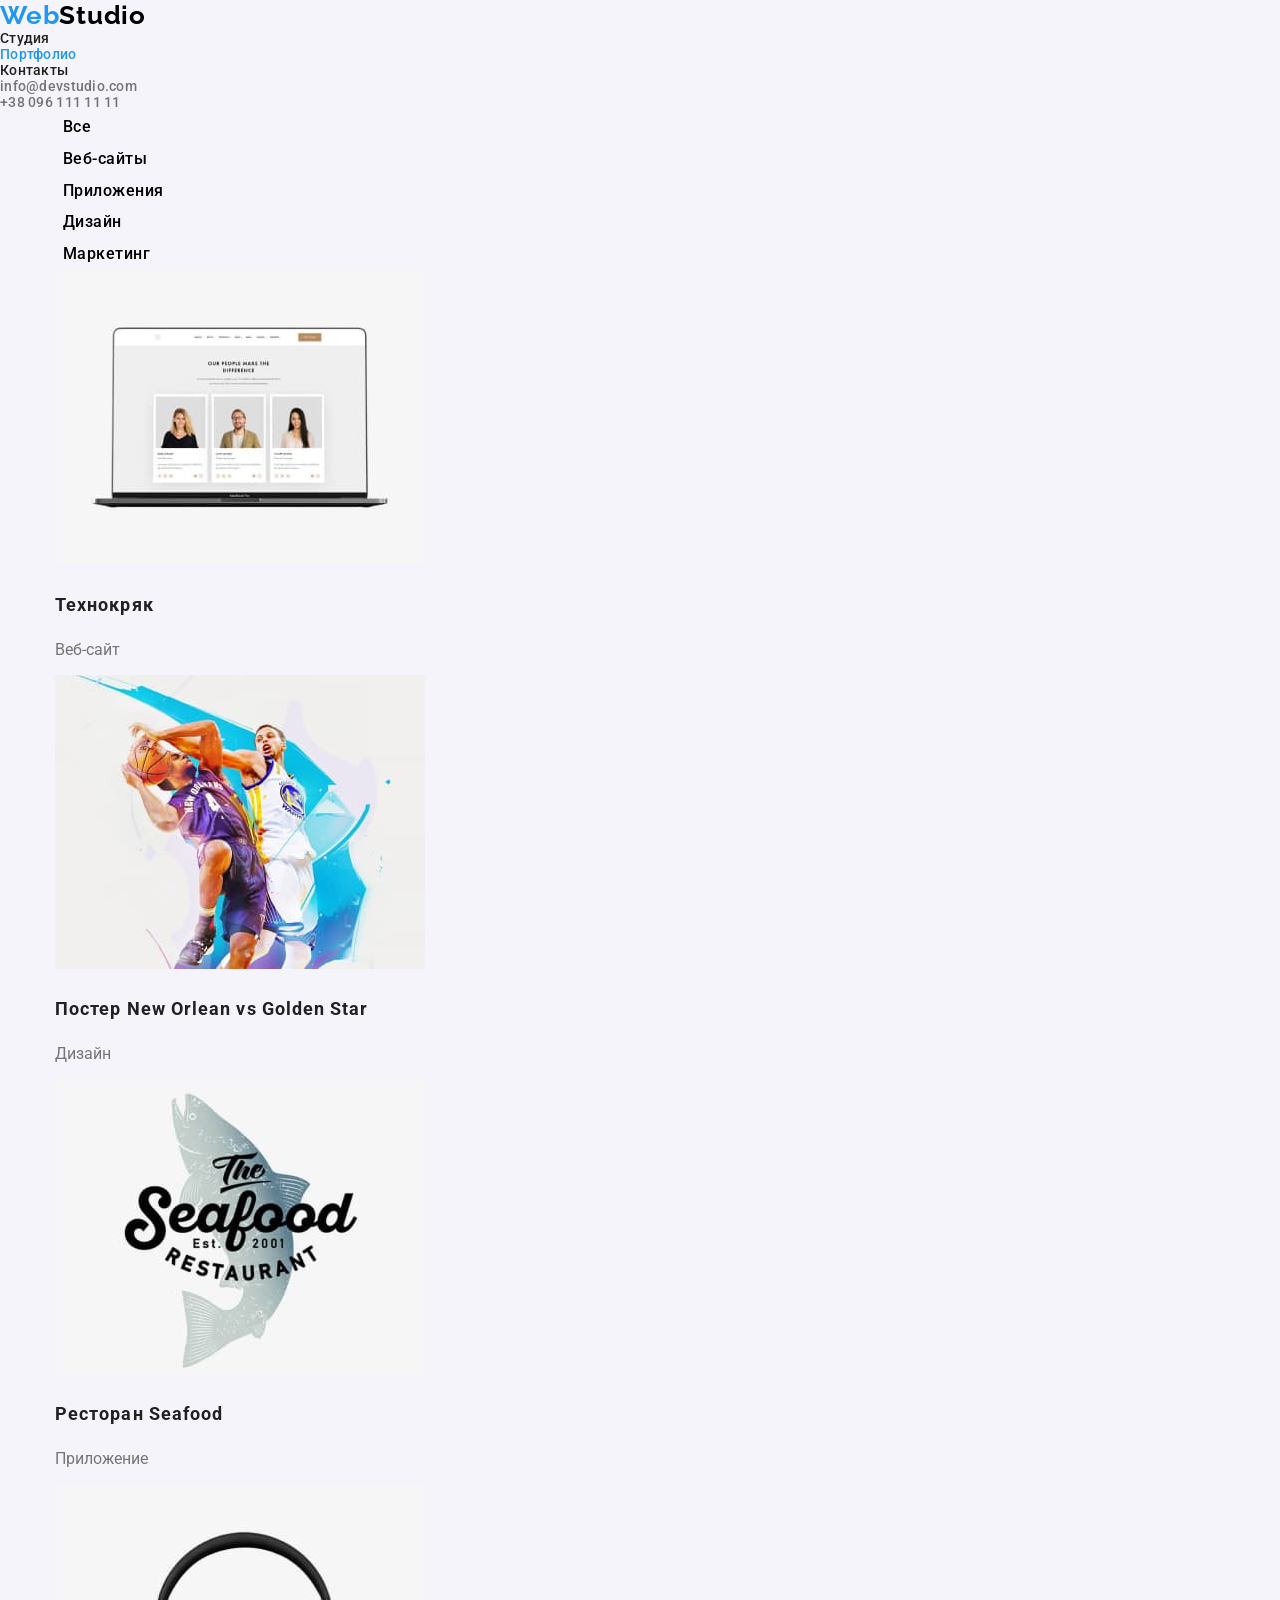
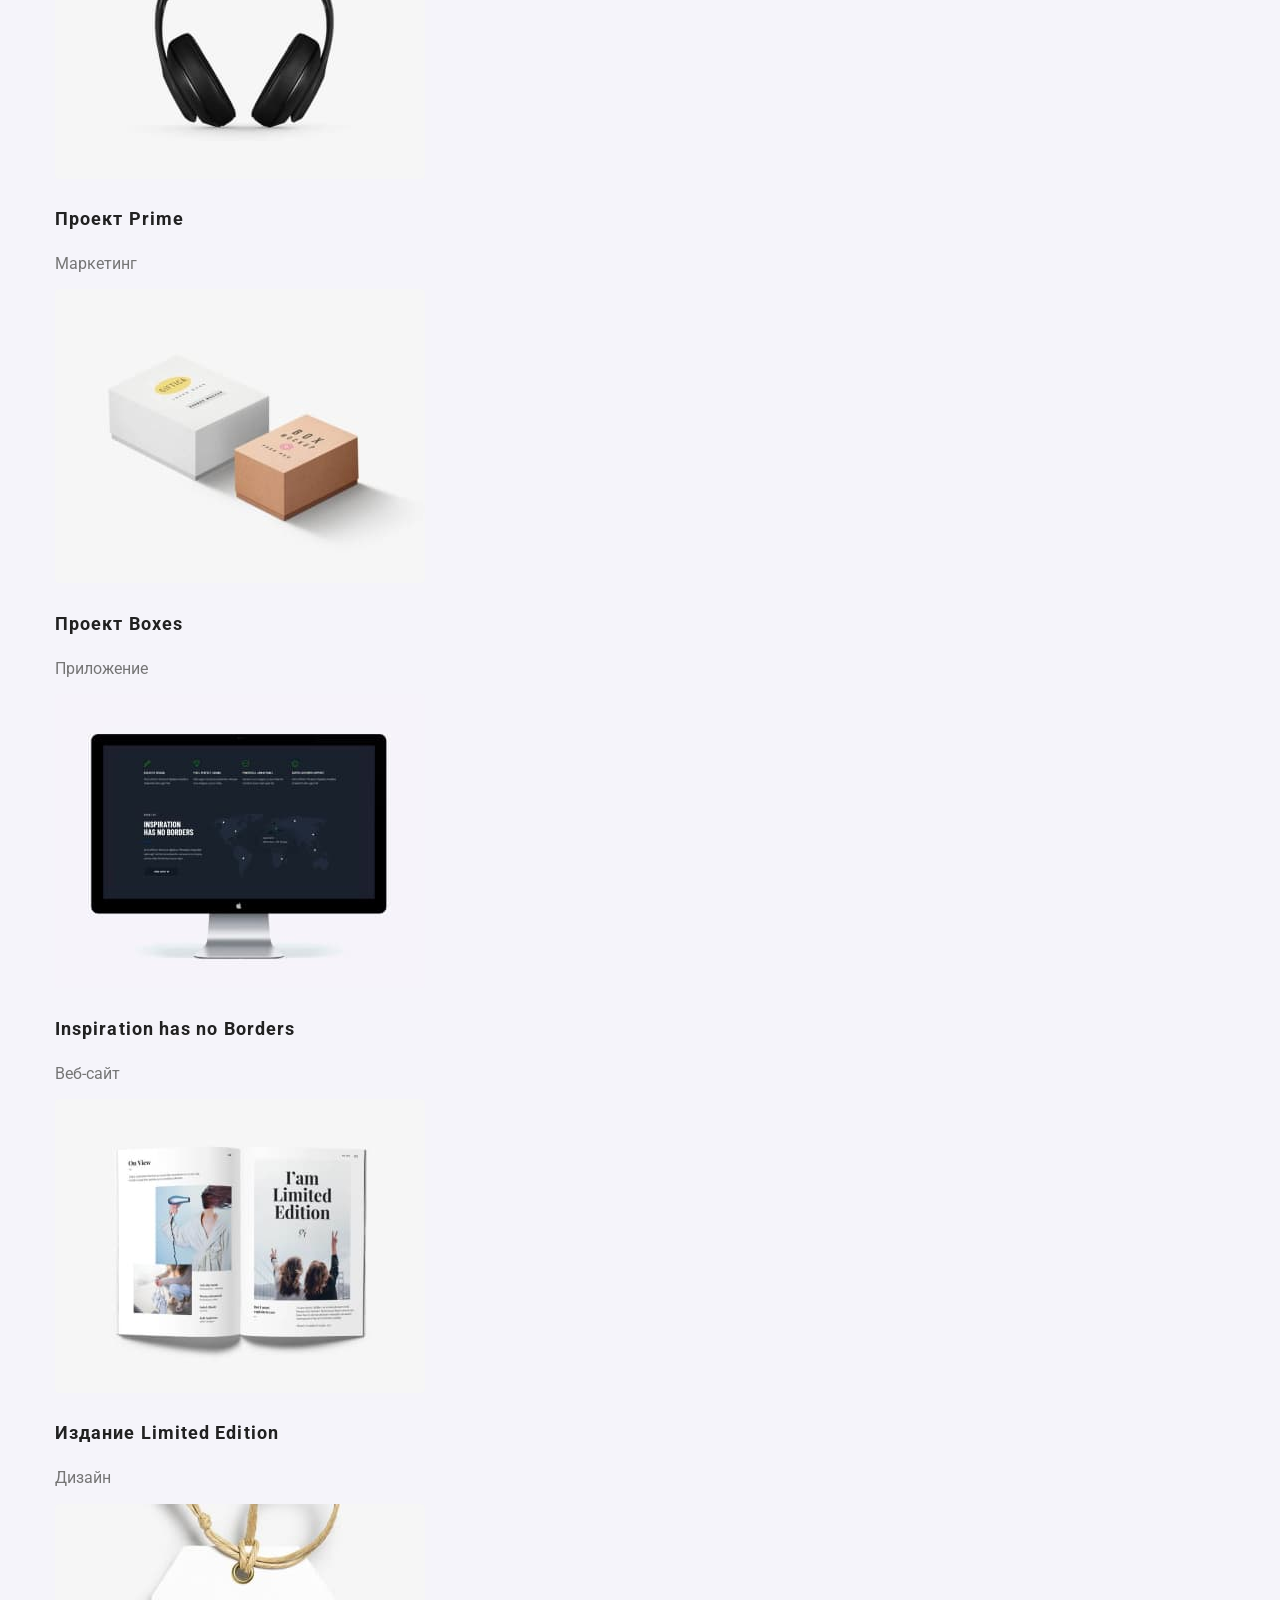
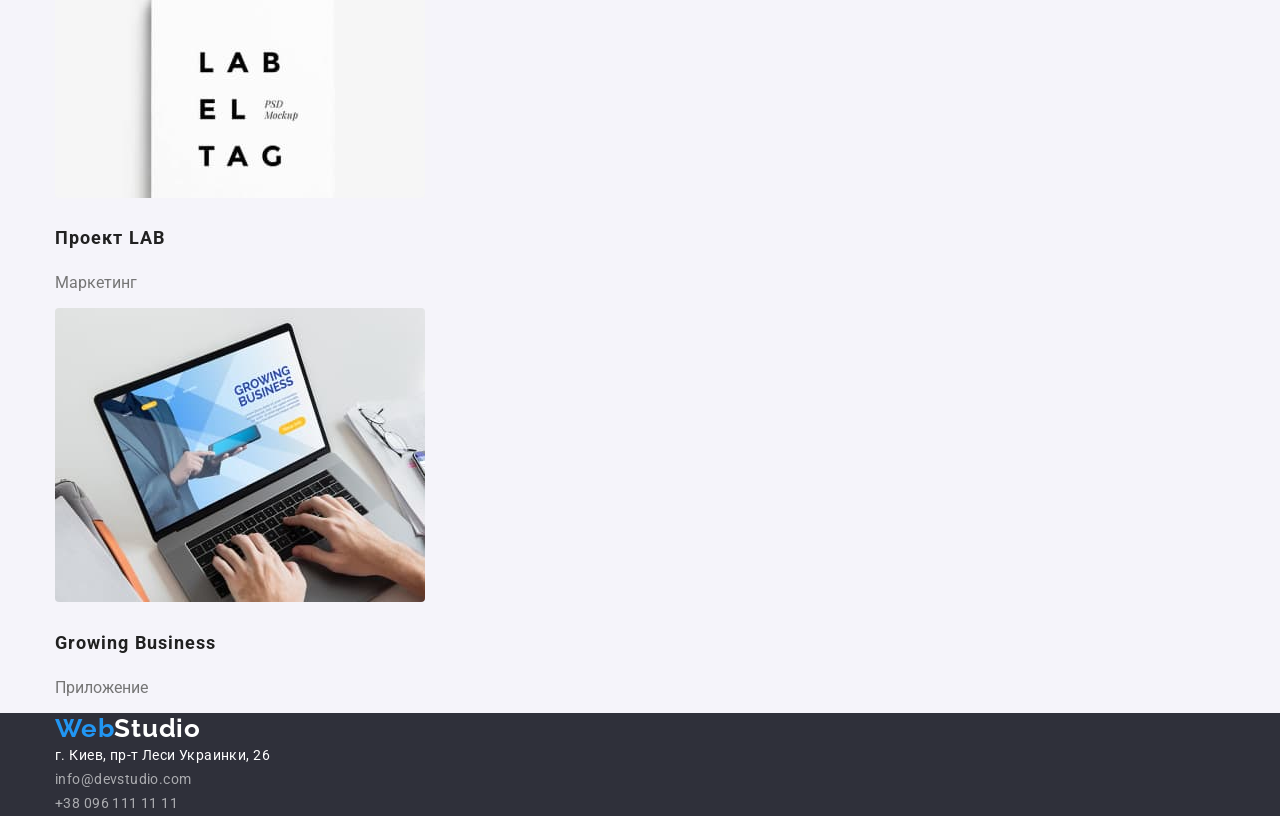
==== commit 0d622555: "edit index+portf+style" ====
--- a/portfolio.html
+++ b/portfolio.html
@@ -17,28 +17,29 @@
             <span class="logo-accent">Web</span>Studio
         </a>
         <nav class="main-nav">
-            <ul class="main-nav">
+            <ul class="main-nav list">
                 <li><a class="main-nav-li link" href="./index.html">Студия</a></li>
                 <li><a class="main-nav-li link current" href="./portfolio.html">Портфолио</a></li>
                 <li><a class="main-nav-li link" href="">Контакты</a></li>
             </ul>
         </nav>
-        <ul class="contact">
+        <ul class="contact list">
             <li><a class="contact-li link" href="mailto:info@devstudio.com">info@devstudio.com</a></li>
             <li><a class="contact-li link " href="tel:+380961111111">+38 096 111 11 11</a></li>
         </ul>
     </header>
     <main>
         <section>
-            <h1 class="main-title">Наши роботы</h1>
-            <ul>
+            <div class="container">
+                <h1 class="main-title">Наши роботы</h1>
+            <ul class="list">
                 <li><button class="main-btn" type="button">Все</button></li>
                 <li><button class="main-btn" type="button">Веб-сайты</button> </li>
                 <li><button class="main-btn" type="button">Приложения</button> </li>
                 <li><button class="main-btn" type="button">Дизайн</button> </li>
                 <li><button class="main-btn" type="button">Маркетинг</button> </li>
             </ul>
-            <ul>
+            <ul class="list">
                 <li><img class="main-img" src="./images/project1.jpg" alt="Ноутбук" width="370">
                 <p class="name-project">Технокряк</p>
                 <p>Веб-сайт</p>
@@ -76,20 +77,22 @@
                 <p>Приложение</p>
                 </li>
             </ul>
+            </div>
         </section>
     </main>
     <footer>
-        <a class="footer-logo" href="./index.html">
-            <span class="logo-accent">Web</span>Studio
-        </a>
-        <address class="adress-fot">
-            <ul>
-                <li class="foter-adress">г. Киев, пр-т Леси Украинки, 26</li>
-                <li><a class="adress-lnk link" href="mailto:info@devstudio.com">info@devstudio.com</a></li>
-                <li><a class="adress-lnk link" href="tel:+380961111111">+38 096 111 11 11</a></li>
-            </ul>
-        </address>
+        <div class="container">
+            <a class="footer-logo" href="./index.html">
+                <span class="logo-accent">Web</span>Studio
+            </a>
+            <address class="adress-fot">
+                <ul class="list">
+                    <li class="foter-adress">г. Киев, пр-т Леси Украинки, 26</li>
+                    <li><a class="adress-lnk link" href="mailto:info@devstudio.com">info@devstudio.com</a></li>
+                    <li><a class="adress-lnk link" href="tel:+380961111111">+38 096 111 11 11</a></li>
+                </ul>
+            </address>
+        </div>
     </footer>
-    
 </body>
 </html>
--- a/css/styles.css
+++ b/css/styles.css
@@ -23,18 +23,25 @@
     color: var(--primery-text-color);
 }
 h2 {
-    color: #212121;
+    color: var(--secondary-text-color);
     font-weight: 700;
     font-size: 36px;
     line-height: 1.16;
-
-}
-ul {
+}
+.list {
+    margin: 0;
+    padding: 0;
     list-style-type: none;
 }
 .link {
     color: inherit;
     text-decoration: none;
+}
+.container {
+    width: 1200px;
+    padding-left: 15px;
+    padding-right: 15px;
+    margin: 0 auto;
 }
 /* header */
 .main-logo {
@@ -76,17 +83,20 @@
 /* hero */
 .hero {
     background-color: #2F303A;
+    text-align: center;
 }
 .hero-title {
+    margin-top: 0;
+    margin-bottom: 40px;
     color: #fff;
     font-weight: 900;
     font-size: 44px;
     line-height: 1.76;
-    text-align: center;
     letter-spacing: 0.06em;
     text-transform: uppercase;
 }
 .button-hero {
+    min-width: 200px;
     font-family: Roboto, sans-serif;
     font-style: normal;
     font-weight: 700;
@@ -100,10 +110,9 @@
     box-shadow: 0px 4px 4px rgba(0, 0, 0, 0.15);
     border-radius: 4px;
     cursor: pointer;
-
 }
 /* peculiarities */
-.titel-pecul {
+.title-pecul {
     display: none;
 }
 .pecul h3 {
@@ -121,11 +130,19 @@
     letter-spacing: 0.03em;
 }
 /* lessons */
+.les-title {
+    margin-top: 0;
+    margin-bottom: 40px;
+}
 .lessons {
     filter: drop-shadow(0px 4px 4px rgba(0, 0, 0, 0.25));
 }
 
 /* command */
+.com-title {
+    margin-top: 0;
+    margin-bottom: 40px;
+}
 .command p {
     font-weight: 500;
     font-size: 16px;
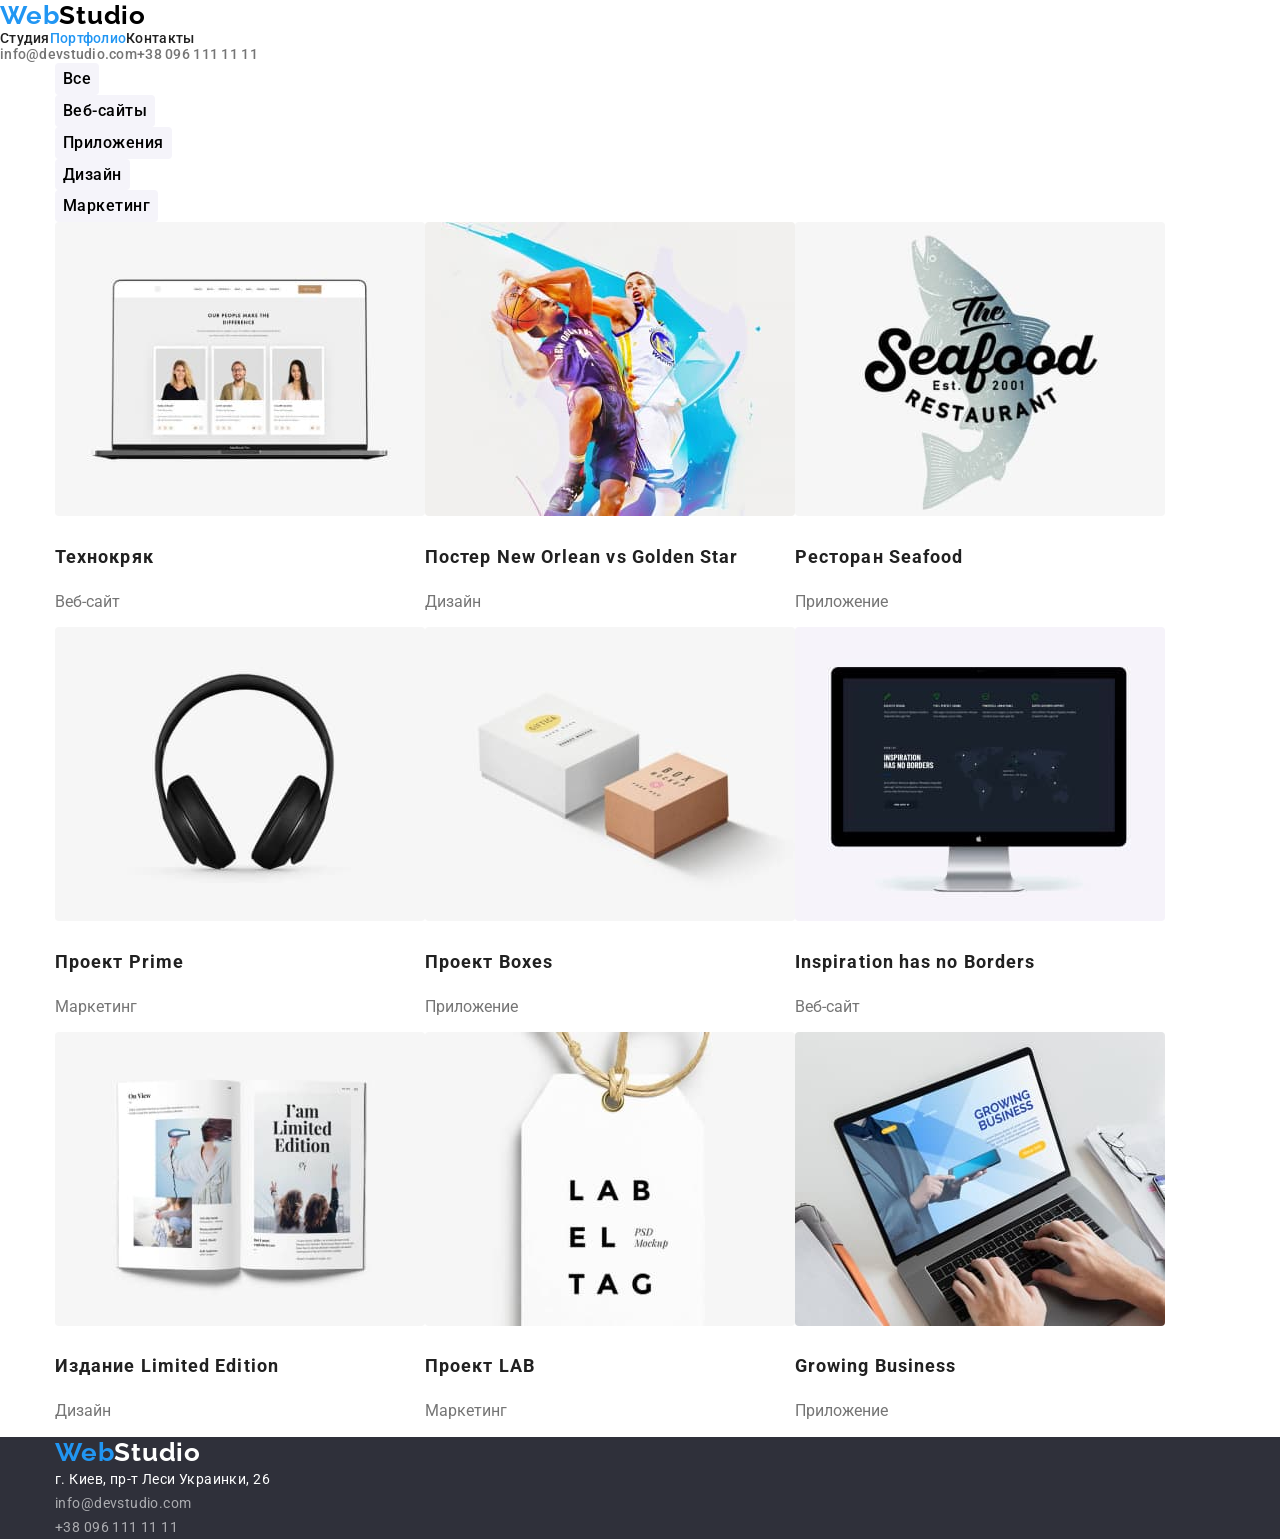
==== commit 610162d5: "edit project" ====
--- a/portfolio.html
+++ b/portfolio.html
@@ -39,7 +39,7 @@
                 <li><button class="main-btn" type="button">Дизайн</button> </li>
                 <li><button class="main-btn" type="button">Маркетинг</button> </li>
             </ul>
-            <ul class="list">
+            <ul class="works-li list">
                 <li><img class="main-img" src="./images/project1.jpg" alt="Ноутбук" width="370">
                 <p class="name-project">Технокряк</p>
                 <p>Веб-сайт</p>
--- a/css/styles.css
+++ b/css/styles.css
@@ -13,29 +13,14 @@
     --primery-text-color: #757575;
     --secondary-text-color: #212121;
     --highlight-color: #2196F3;
-    --primery-backgrouncol-port: #F5F4FA;
+    --primery-backgrouncol-port: #fff;
     --secondary-beckgrouncol-port: #F5F4FA;
 }
 body {
-    background-color: #fff;
+    background-color: var(--primery-backgrouncol-port);
     font-family: Roboto, sans-serif;
     font-style: normal;
     color: var(--primery-text-color);
-}
-h2 {
-    color: var(--secondary-text-color);
-    font-weight: 700;
-    font-size: 36px;
-    line-height: 1.16;
-}
-.list {
-    margin: 0;
-    padding: 0;
-    list-style-type: none;
-}
-.link {
-    color: inherit;
-    text-decoration: none;
 }
 .container {
     width: 1200px;
@@ -43,8 +28,30 @@
     padding-right: 15px;
     margin: 0 auto;
 }
+h2 {
+    color: var(--secondary-text-color);
+    font-weight: 700;
+    font-size: 36px;
+    line-height: 1.16;
+}
+.list {
+    margin: 0;
+    padding: 0;
+    list-style-type: none;
+}
+.link {
+    color: inherit;
+    text-decoration: none;
+}
+
 /* header */
+.page-header {
+    display: flex;
+    align-items: center;
+    min-height: 80px;
+}
 .main-logo {
+    margin-right: 90px;
     font-family: Raleway, sans-serif;
     font-style: normal;
     font-weight: 700;
@@ -57,6 +64,17 @@
 }
 .logo-accent {
     color: var(--highlight-color);
+}
+.main-nav {
+    display: flex;
+    align-items: center;
+    /* outline: 1px solid tomato; */
+}
+.main-nav .item:last-child {
+    margin-right: 0;
+}
+.main-nav .item + .item {
+    margin-left: 50px;
 }
 .main-nav,
 .contact {
@@ -69,7 +87,13 @@
     text-decoration: none;
 }
 .contact {
+    display: flex;
+    margin-left: auto;
     color: var(--primery-text-color);
+}
+.contact .item + .item {
+    margin-left: 50px;
+    
 }
 .current,
 .main-nav-li:focus,
@@ -78,7 +102,6 @@
 .contact-li:focus {
     color: var(--highlight-color);
     text-decoration: none;
-
 }
 /* hero */
 .hero {
@@ -112,6 +135,10 @@
     cursor: pointer;
 }
 /* peculiarities */
+.pecul {
+    padding-top: 100px;
+    padding-bottom: 100px;
+}
 .title-pecul {
     display: none;
 }
@@ -130,6 +157,10 @@
     letter-spacing: 0.03em;
 }
 /* lessons */
+.lessons {
+    padding-top: 100px;
+    padding-bottom: 100px;
+}
 .les-title {
     margin-top: 0;
     margin-bottom: 40px;
@@ -139,6 +170,11 @@
 }
 
 /* command */
+.command {
+    padding-top: 100px;
+    padding-bottom: 100px;
+    background-color: var(--secondary-beckgrouncol-port);
+}
 .com-title {
     margin-top: 0;
     margin-bottom: 40px;
@@ -220,6 +256,13 @@
     background-color: var(--highlight-color);
 
 }
+.works-li {
+    display: flex;
+    flex-wrap: wrap;
+}
+.works-li > li {
+    width: 370px;
+}
 .main-img {
     background-color: var(--primery-backgrouncol-port);
     border-radius: 4px;
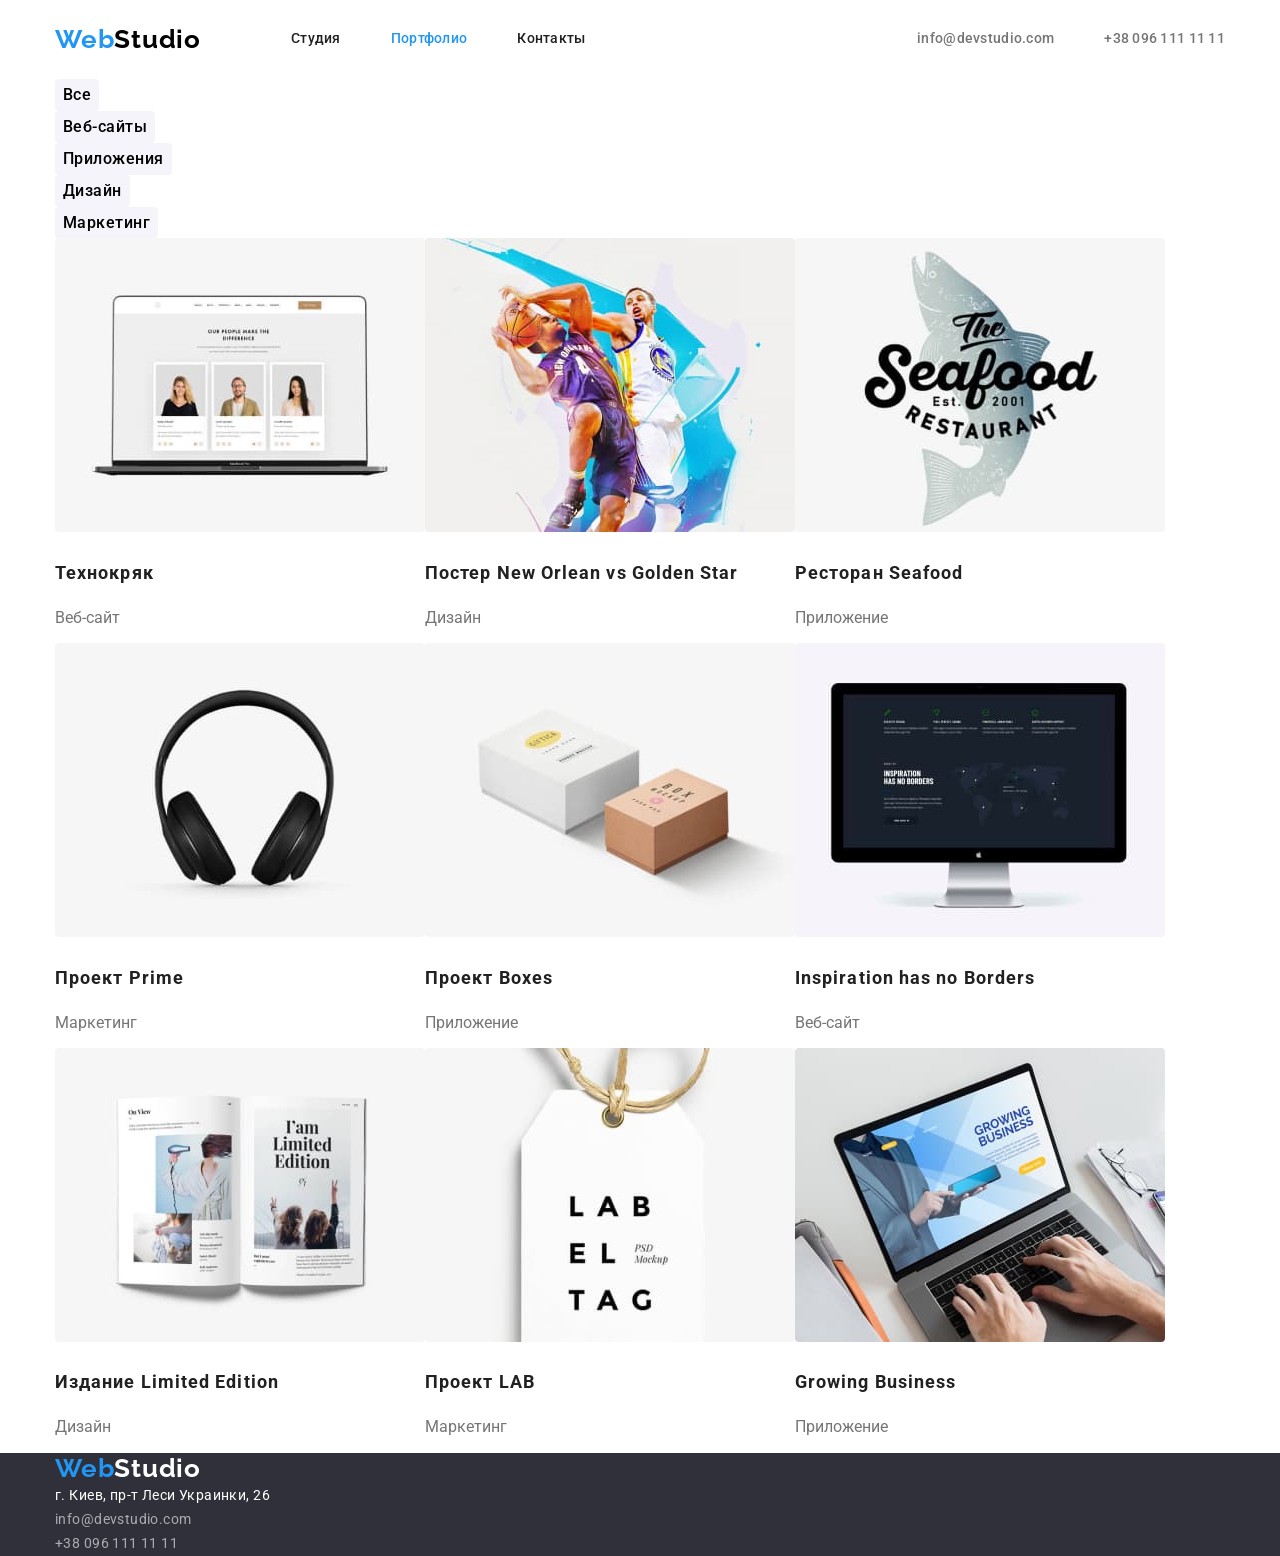
==== commit 3a0854c1: "edit project 22.06" ====
--- a/portfolio.html
+++ b/portfolio.html
@@ -12,21 +12,23 @@
     <link rel="stylesheet" href="./css/styles.css" />
 </head>
 <body class="page-portf">
-    <header>
-        <a class="main-logo" href="./index.html">
-            <span class="logo-accent">Web</span>Studio
-        </a>
-        <nav class="main-nav">
-            <ul class="main-nav list">
-                <li><a class="main-nav-li link" href="./index.html">Студия</a></li>
-                <li><a class="main-nav-li link current" href="./portfolio.html">Портфолио</a></li>
-                <li><a class="main-nav-li link" href="">Контакты</a></li>
-            </ul>
-        </nav>
-        <ul class="contact list">
-            <li><a class="contact-li link" href="mailto:info@devstudio.com">info@devstudio.com</a></li>
-            <li><a class="contact-li link " href="tel:+380961111111">+38 096 111 11 11</a></li>
-        </ul>
+    <header class="page-header">
+        <div class="container">
+            <nav class="main-nav">
+                <a class="main-logo" href="./index.html">
+                    <span class="logo-accent">Web</span>Studio
+                </a>
+                <ul class="main-nav list">
+                    <li class="item"><a class="main-nav-li link" href="./index.html">Студия</a></li>
+                    <li class="item"><a class="main-nav-li link current" href="./portfolio.html">Портфолио</a></li>
+                    <li class="item"><a class="main-nav-li link" href="">Контакты</a></li>
+                </ul>
+                <ul class="contact list">
+                    <li class="item"><a class="contact-li link" href="mailto:info@devstudio.com">info@devstudio.com</a></li>
+                    <li class="item"><a class="contact-li link" href="tel:+380961111111">+38 096 111 11 11</a></li>
+                </ul>
+            </nav>
+        </div>
     </header>
     <main>
         <section>
--- a/css/styles.css
+++ b/css/styles.css
@@ -45,13 +45,15 @@
 }
 
 /* header */
-.page-header {
+/* .page-header {
     display: flex;
     align-items: center;
     min-height: 80px;
-}
+} */
 .main-logo {
     margin-right: 90px;
+    margin-top: 24px;
+    margin-bottom: 24px;
     font-family: Raleway, sans-serif;
     font-style: normal;
     font-weight: 700;
@@ -68,7 +70,6 @@
 .main-nav {
     display: flex;
     align-items: center;
-    /* outline: 1px solid tomato; */
 }
 .main-nav .item:last-child {
     margin-right: 0;
@@ -135,12 +136,18 @@
     cursor: pointer;
 }
 /* peculiarities */
-.pecul {
+.pecul-li {
+    display: flex;
+    flex-wrap: wrap;
+    align-items: center;
     padding-top: 100px;
     padding-bottom: 100px;
 }
+.pecul-li > li {
+    width: 270px;
+}
 .title-pecul {
-    display: none;
+    visibility: hidden;
 }
 .pecul h3 {
     color: var(--secondary-text-color);
@@ -160,13 +167,24 @@
 .lessons {
     padding-top: 100px;
     padding-bottom: 100px;
+    filter: drop-shadow(0px 4px 4px rgba(0, 0, 0, 0.25));
 }
 .les-title {
     margin-top: 0;
     margin-bottom: 40px;
-}
-.lessons {
-    filter: drop-shadow(0px 4px 4px rgba(0, 0, 0, 0.25));
+    text-align: center;
+}
+.les-li > li {
+    display: flex;
+    align-items: center;
+    float: left;
+    max-width: 370px;
+}
+.les-li .item:last-child {
+    margin-right: 0;
+}
+.les-li .item + .item {
+    margin-left: 30px;
 }
 
 /* command */
@@ -178,6 +196,18 @@
 .com-title {
     margin-top: 0;
     margin-bottom: 40px;
+    text-align: center;
+}
+.com-li {
+    display: flex;
+    flex-wrap: wrap;
+    max-width: 270px;
+}
+.com-li .item:last-child {
+    padding-right: 0;
+}
+.com-li .item + .item {
+    padding-left: 30px;
 }
 .command p {
     font-weight: 500;
@@ -186,10 +216,11 @@
     text-align: center;
     letter-spacing: 0.03em;
 }
-.comand-li {
+.com-li > .item {
     background-color: #fff;
     box-shadow: 0px 1px 3px rgba(0, 0, 0, 0.12), 0px 1px 1px rgba(0, 0, 0, 0.14), 0px 2px 1px rgba(0, 0, 0, 0.2);
     border-radius: 0px 0px 4px 4px;
+    
 }
 .command-name {
     color: #212121;
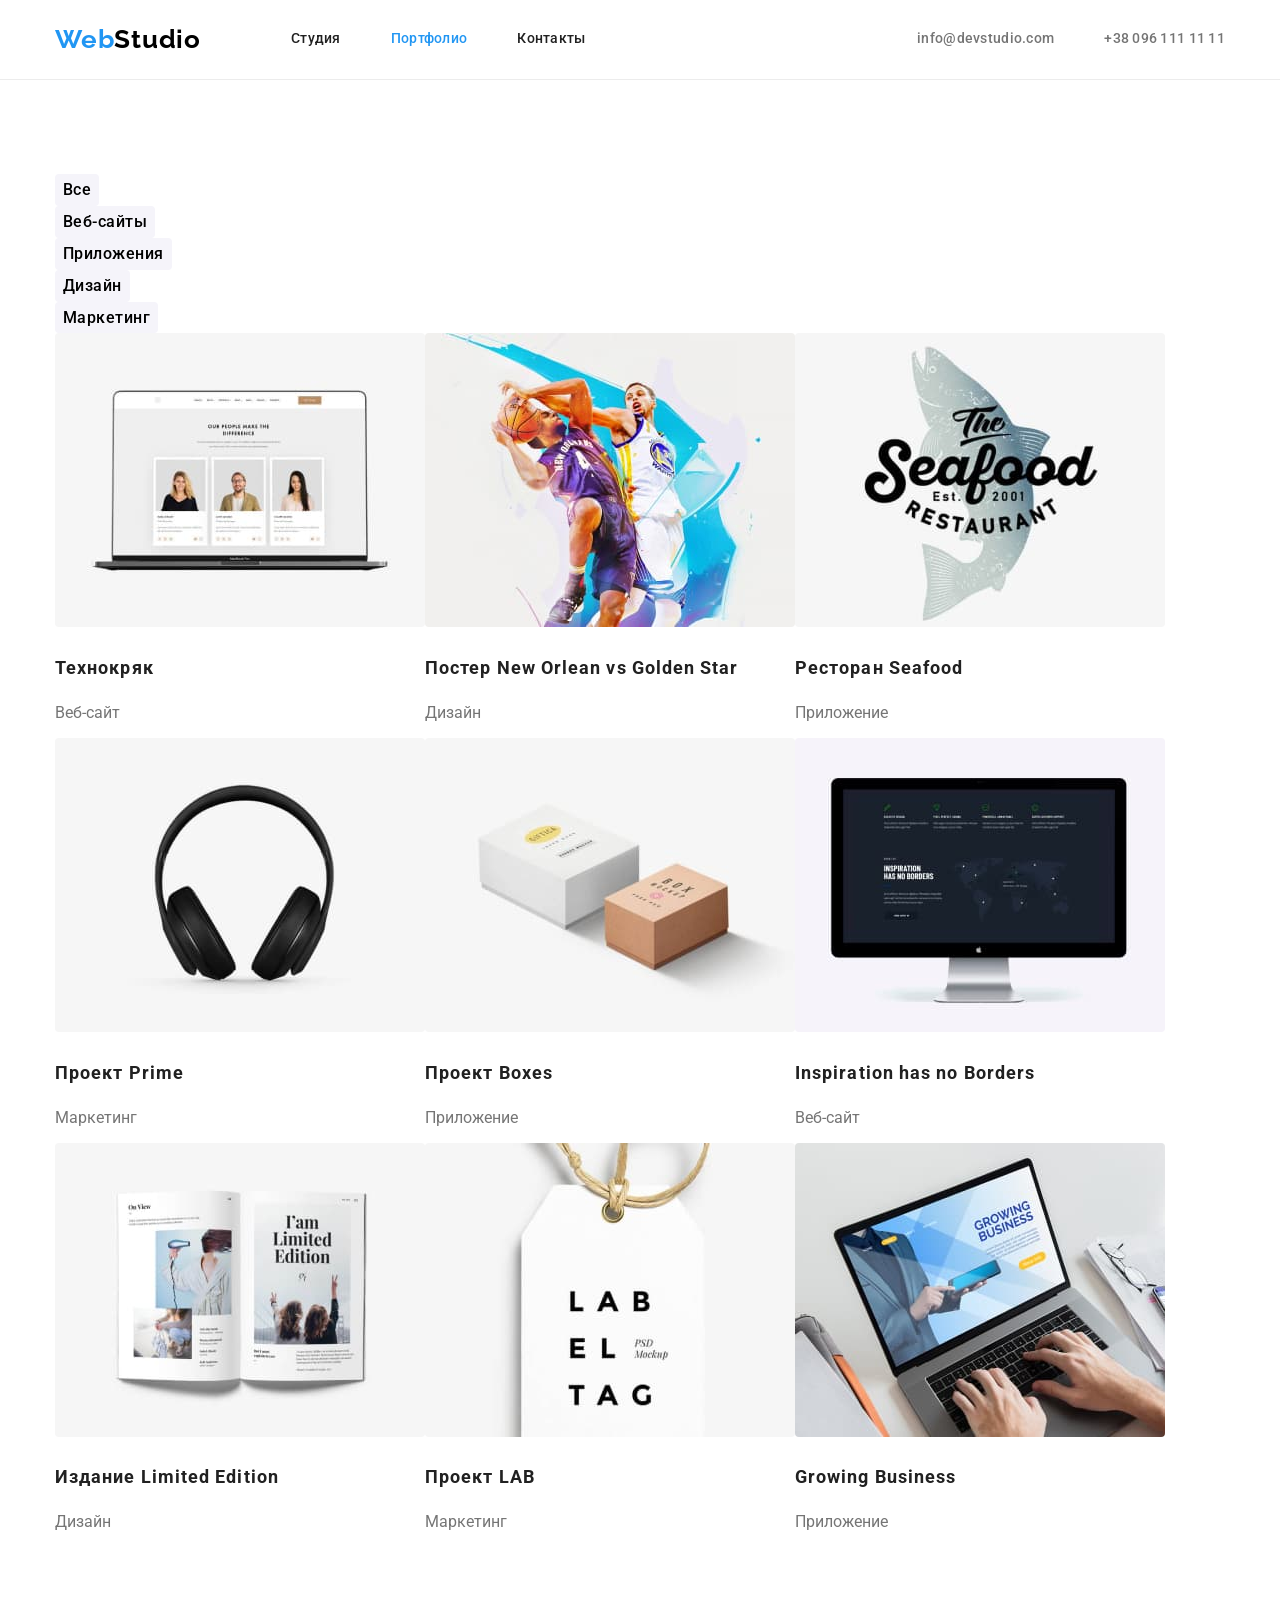
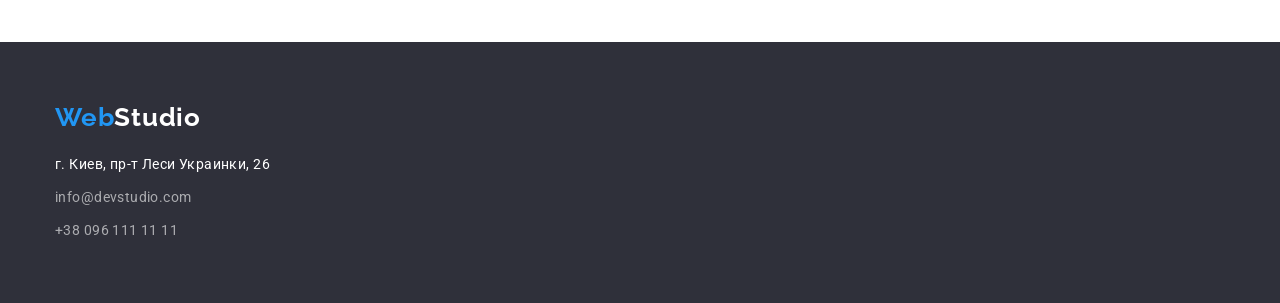
==== commit 76799cd0: "index ok" ====
--- a/portfolio.html
+++ b/portfolio.html
@@ -84,16 +84,18 @@
     </main>
     <footer>
         <div class="container">
-            <a class="footer-logo" href="./index.html">
-                <span class="logo-accent">Web</span>Studio
-            </a>
-            <address class="adress-fot">
-                <ul class="list">
-                    <li class="foter-adress">г. Киев, пр-т Леси Украинки, 26</li>
-                    <li><a class="adress-lnk link" href="mailto:info@devstudio.com">info@devstudio.com</a></li>
-                    <li><a class="adress-lnk link" href="tel:+380961111111">+38 096 111 11 11</a></li>
-                </ul>
-            </address>
+            <div class="foot-log">
+                <a class="footer-logo" href="./index.html">
+                    <span class="logo-accent">Web</span>Studio
+                </a>
+            </div>
+                <address class="adress-foot">
+                    <ul class="adrfoo list">
+                        <li class="foter-adress">г. Киев, пр-т Леси Украинки, 26</li>
+                        <li><a class="adress-lnk link" href="mailto:info@devstudio.com">info@devstudio.com</a></li>
+                        <li><a class="adress-lnk link" href="tel:+380961111111">+38 096 111 11 11</a></li>
+                    </ul>
+                </address>
         </div>
     </footer>
 </body>
--- a/css/styles.css
+++ b/css/styles.css
@@ -33,6 +33,8 @@
     font-weight: 700;
     font-size: 36px;
     line-height: 1.16;
+    text-align: center;
+    letter-spacing: 0.03em; 
 }
 .list {
     margin: 0;
@@ -43,13 +45,18 @@
     color: inherit;
     text-decoration: none;
 }
+.img {
+    display: block;
+}
+section {
+    padding-top: 94px;
+    padding-bottom: 94px;
+}
 
 /* header */
-/* .page-header {
-    display: flex;
-    align-items: center;
-    min-height: 80px;
-} */
+.page-header {
+    border-bottom: 1px solid #ECECEC;
+}
 .main-logo {
     margin-right: 90px;
     margin-top: 24px;
@@ -106,50 +113,75 @@
 }
 /* hero */
 .hero {
+    padding-top: 0;
+    padding-bottom: 0;
     background-color: #2F303A;
     text-align: center;
 }
 .hero-title {
-    margin-top: 0;
-    margin-bottom: 40px;
+    max-width: 700px;
+    padding-top: 200px;
+    margin-top: 0;
+    margin-right: auto;
+    margin-left: auto;
+    margin-bottom: 30px;
     color: #fff;
     font-weight: 900;
     font-size: 44px;
-    line-height: 1.76;
+    line-height: 1.36;
     letter-spacing: 0.06em;
     text-transform: uppercase;
 }
 .button-hero {
     min-width: 200px;
+    padding: 10px 32px;
+    margin-bottom: 200px;
     font-family: Roboto, sans-serif;
     font-style: normal;
     font-weight: 700;
     font-size: 16px;
     line-height: 1.88;
-    text-align: center;
     letter-spacing: 0.06em;
     color: #fff;
     background-color: var(--highlight-color);
+    border: 0;
     border-color: transparent;
     box-shadow: 0px 4px 4px rgba(0, 0, 0, 0.15);
     border-radius: 4px;
     cursor: pointer;
 }
 /* peculiarities */
+/* .pecul {
+    padding-top: 0;
+    padding-bottom: 0;
+} */
 .pecul-li {
     display: flex;
     flex-wrap: wrap;
     align-items: center;
-    padding-top: 100px;
-    padding-bottom: 100px;
+}
+.pecul-li .item > p {
+    margin: 0;
 }
 .pecul-li > li {
     width: 270px;
 }
+.pecul-li .item:last-child {
+    margin-right: 0;
+}
+.pecul-li .item + .item {
+    margin-left: 30px;
+}
 .title-pecul {
+    margin-top: 0;
+    margin-bottom: 0;
     visibility: hidden;
+    display: none;
 }
 .pecul h3 {
+    margin: 0;
+    padding-top: 0;
+    padding-bottom: 10px;
     color: var(--secondary-text-color);
     font-weight: 700;
     font-size: 14px;
@@ -163,22 +195,23 @@
     line-height: 1.71;
     letter-spacing: 0.03em;
 }
+
 /* lessons */
 .lessons {
-    padding-top: 100px;
-    padding-bottom: 100px;
     filter: drop-shadow(0px 4px 4px rgba(0, 0, 0, 0.25));
 }
 .les-title {
     margin-top: 0;
-    margin-bottom: 40px;
-    text-align: center;
-}
-.les-li > li {
-    display: flex;
-    align-items: center;
-    float: left;
+    padding-bottom: 50px;
+    margin-bottom: 0;
+    text-align: center;
+}
+.les-li {
+    display: flex;
+    /* align-items: center; */
+    /* float: left; */
     max-width: 370px;
+    /* padding-bottom: 100px; */
 }
 .les-li .item:last-child {
     margin-right: 0;
@@ -186,11 +219,8 @@
 .les-li .item + .item {
     margin-left: 30px;
 }
-
 /* command */
 .command {
-    padding-top: 100px;
-    padding-bottom: 100px;
     background-color: var(--secondary-beckgrouncol-port);
 }
 .com-title {
@@ -201,15 +231,21 @@
 .com-li {
     display: flex;
     flex-wrap: wrap;
-    max-width: 270px;
+    /* float: left; */
+    align-items: center;
 }
 .com-li .item:last-child {
-    padding-right: 0;
+    margin-right: 0;
 }
 .com-li .item + .item {
-    padding-left: 30px;
-}
-.command p {
+    margin-left: 30px;
+}
+.com-li img {
+    margin-bottom: 30px;
+}
+.com-li p {
+    margin-top: 0;
+    margin-bottom: 30px;
     font-weight: 500;
     font-size: 16px;
     line-height: 1.18;
@@ -217,19 +253,34 @@
     letter-spacing: 0.03em;
 }
 .com-li > .item {
+    max-width: 270px;
     background-color: #fff;
     box-shadow: 0px 1px 3px rgba(0, 0, 0, 0.12), 0px 1px 1px rgba(0, 0, 0, 0.14), 0px 2px 1px rgba(0, 0, 0, 0.2);
     border-radius: 0px 0px 4px 4px;
-    
 }
 .command-name {
+    margin-top: 0;
+    margin-bottom: 10px;
+    font-weight: 500;
+    font-size: 16px;
+    line-height: 1.18;
+    text-align: center;
+    letter-spacing: 0.03em;
     color: #212121;
 }
 /* footer */
 footer {
     background-color: #2F303A;
 }
+.foot-log {
+    padding-top: 60px;
+    padding-bottom: 20px;
+}
+.adress-foot {
+    padding-bottom: 60px;
+}
 .footer-logo {
+    padding-top: 60px;
     font-family: Raleway, sans-serif;
     font-style: normal;
     font-weight: 700;
@@ -240,7 +291,15 @@
     word-spacing: inherit;
     text-decoration: none;
 }
-.adress-fot,
+.adress-foot .list {
+    display: flex;
+    flex-direction: column;
+    flex-wrap: wrap;
+}
+.adrfoo > li:nth-child(n + 2) {
+    padding-top: 9px;
+}
+.adress-foot,
 .foter-adress {
     font-weight: 400;
     font-size: 14px;
@@ -251,7 +310,7 @@
 .foter-adress {
     color: #fff;
 }
-.adress-fot {
+.adress-foot {
     color: rgba(255, 255, 255, 0.6);
 }
 
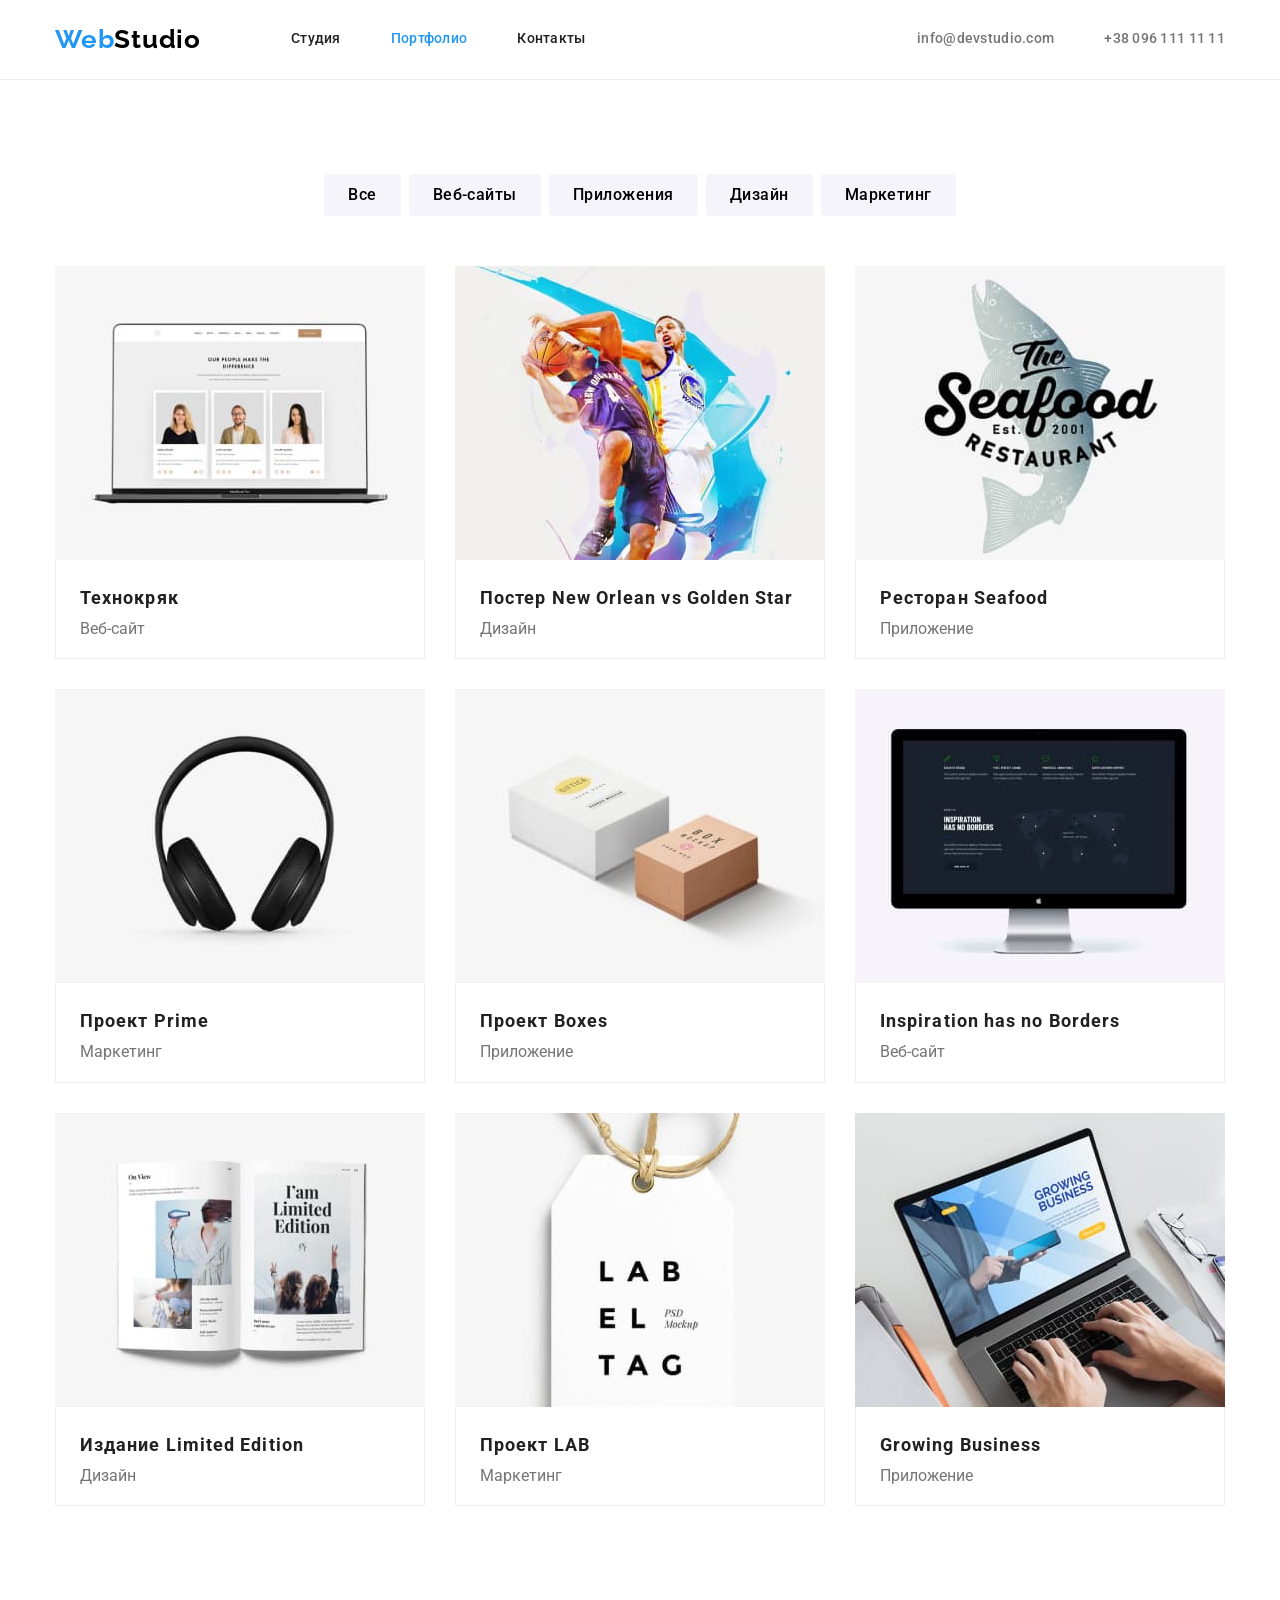
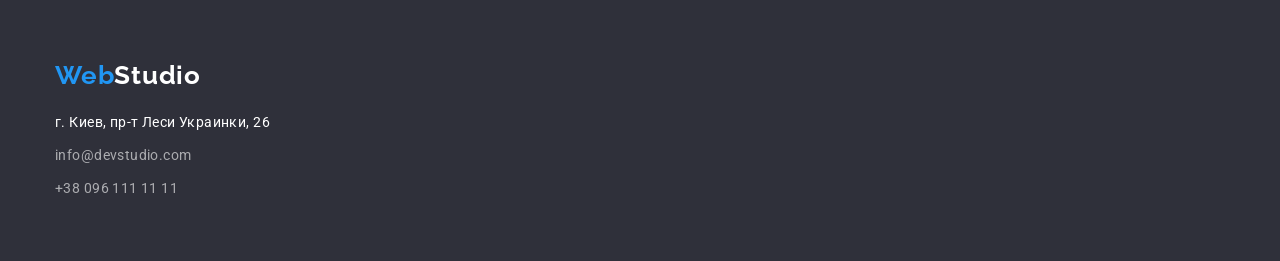
==== commit 7e0c52b2: "maiby finish" ====
--- a/portfolio.html
+++ b/portfolio.html
@@ -34,49 +34,67 @@
         <section>
             <div class="container">
                 <h1 class="main-title">Наши роботы</h1>
-            <ul class="list">
-                <li><button class="main-btn" type="button">Все</button></li>
-                <li><button class="main-btn" type="button">Веб-сайты</button> </li>
-                <li><button class="main-btn" type="button">Приложения</button> </li>
-                <li><button class="main-btn" type="button">Дизайн</button> </li>
-                <li><button class="main-btn" type="button">Маркетинг</button> </li>
+            <ul class="main-li list">
+                <li class="item"><button class="main-btn" type="button">Все</button></li>
+                <li class="item"><button class="main-btn" type="button">Веб-сайты</button> </li>
+                <li class="item"><button class="main-btn" type="button">Приложения</button> </li>
+                <li class="item"><button class="main-btn" type="button">Дизайн</button> </li>
+                <li class="item"><button class="main-btn" type="button">Маркетинг</button> </li>
             </ul>
             <ul class="works-li list">
-                <li><img class="main-img" src="./images/project1.jpg" alt="Ноутбук" width="370">
-                <p class="name-project">Технокряк</p>
-                <p>Веб-сайт</p>
+                <li class="item"><img class="main-img" src="./images/project1.jpg" alt="Ноутбук" width="370">
+                <div class="workit">
+                    <h3 class="name-project">Технокряк</h3>
+                    <p>Веб-сайт</p>
+                </div>
                 </li>
-                <li><img class="main-img" src="./images/project2.jpg" alt="Баскетболисты" width="370">
-                <p class="name-project">Постер New Orlean vs Golden Star</p>
-                <p>Дизайн</p>
+                <li class="item"><img class="main-img" src="./images/project2.jpg" alt="Баскетболисты" width="370">
+                <div class="workit">
+                    <h3 class="name-project">Постер New Orlean vs Golden Star</h3>
+                    <p>Дизайн</p>
+                </div>
                 </li>
-                <li><img class="main-img" src="./images/project3.jpg" alt="Рыба" width="370">
-                <p class="name-project">Ресторан Seafood</p>
-                <p>Приложение</p>
+                <li class="item"><img class="main-img" src="./images/project3.jpg" alt="Рыба" width="370">
+                <div class="workit">
+                    <h3 class="name-project">Ресторан Seafood</h3>
+                    <p>Приложение</p>
+                </div>
                 </li>
-                <li><img class="main-img" src="./images/project4.jpg" alt="Наушники" width="370">
-                <p class="name-project">Проект Prime</p>
-                <p>Маркетинг</p>
+                <li class="item"><img class="main-img" src="./images/project4.jpg" alt="Наушники" width="370">
+                <div class="workit">
+                    <h3 class="name-project">Проект Prime</h3>
+                    <p>Маркетинг</p>
+                </div>
                 </li>
-                <li><img class="main-img" src="./images/project5.jpg" alt="Коробки" width="370">
-                <p class="name-project">Проект Boxes</p>
-                <p>Приложение</p>
+                <li class="item"><img class="main-img" src="./images/project5.jpg" alt="Коробки" width="370">
+                <div class="workit">
+                    <h3 class="name-project">Проект Boxes</h3>
+                    <p>Приложение</p>
+                </div>
                 </li>
-                <li><img class="main-img" src="./images/project6.jpg" alt="Компьютер" width="370">
-                <p class="name-project">Inspiration has no Borders</p>
-                <p>Веб-сайт</p>
+                <li class="item"><img class="main-img" src="./images/project6.jpg" alt="Компьютер" width="370">
+                <div class="workit">
+                    <h3 class="name-project">Inspiration has no Borders</h3>
+                    <p>Веб-сайт</p>
+                </div>
                 </li>
-                <li><img class="main-img" src="./images/project7.jpg" alt="Книга" width="370">
-                <p class="name-project">Издание Limited Edition</p>
-                <p>Дизайн</p>
+                <li class="item"><img class="main-img" src="./images/project7.jpg" alt="Книга" width="370">
+                <div class="workit">
+                    <h3 class="name-project">Издание Limited Edition</h3>
+                    <p>Дизайн</p>
+                </div>
                 </li>
-                <li><img class="main-img" src="./images/project8.jpg" alt="Бирка" width="370">
-                <p class="name-project">Проект LAB</p>
-                <p>Маркетинг</p>
+                <li class="item"><img class="main-img" src="./images/project8.jpg" alt="Бирка" width="370">
+                <div class="workit">
+                    <h3 class="name-project">Проект LAB</h3>
+                    <p>Маркетинг</p>
+                </div>
                 </li>
-                <li><img class="main-img" src="./images/project9.jpg" alt="Ноутбук" width="370">
-                <p class="name-project">Growing Business</p>
-                <p>Приложение</p>
+                <li class="item"><img class="main-img" src="./images/project9.jpg" alt="Ноутбук" width="370">
+                <div class="workit">
+                    <h3 class="name-project">Growing Business</h3>
+                    <p>Приложение</p>
+                </div>
                 </li>
             </ul>
             </div>
--- a/css/styles.css
+++ b/css/styles.css
@@ -22,20 +22,41 @@
     font-style: normal;
     color: var(--primery-text-color);
 }
+h1,
+h2,
+h3,
+h4,
+h5,
+h6,
+p {
+	margin-top: 0;
+}
+h2 {
+    color: var(--secondary-text-color);
+    font-weight: 700;
+    font-size: 36px;
+    line-height: 1.16;
+    text-align: center;
+    letter-spacing: 0.03em; 
+}
+address {
+	font-style: normal;
+}
+img {
+    display: block;
+	max-width: 100%;
+	height: auto;
+}
+section {
+    padding-top: 94px;
+    padding-bottom: 94px;
+}
 .container {
     width: 1200px;
     padding-left: 15px;
     padding-right: 15px;
     margin: 0 auto;
 }
-h2 {
-    color: var(--secondary-text-color);
-    font-weight: 700;
-    font-size: 36px;
-    line-height: 1.16;
-    text-align: center;
-    letter-spacing: 0.03em; 
-}
 .list {
     margin: 0;
     padding: 0;
@@ -44,13 +65,6 @@
 .link {
     color: inherit;
     text-decoration: none;
-}
-.img {
-    display: block;
-}
-section {
-    padding-top: 94px;
-    padding-bottom: 94px;
 }
 
 /* header */
@@ -208,10 +222,6 @@
 }
 .les-li {
     display: flex;
-    /* align-items: center; */
-    /* float: left; */
-    max-width: 370px;
-    /* padding-bottom: 100px; */
 }
 .les-li .item:last-child {
     margin-right: 0;
@@ -314,6 +324,8 @@
     color: rgba(255, 255, 255, 0.6);
 }
 
+
+
 /* portfolio */
 .page-portf{
     font-family: Roboto, sans-serif;
@@ -323,9 +335,26 @@
     background-color: var(--primery-backgrouncol-port)
 }
 .main-title {
+    margin-top: 0;
+    margin-bottom: 0;
+    visibility: hidden;
     display: none;
 }
+.main-li {
+    display: flex;
+    justify-content: center;
+    align-items: center;
+    padding-bottom: 50px;
+}
+.main-li .item:last-child {
+    margin-right: 0;
+}
+.main-li .item + .item {
+    margin-left: 8px;
+}
 .main-btn {
+/* min-width: 200px; */
+padding: 6px 22px;
 font-family: Roboto, sans-serif;
 font-style: normal;
 font-weight: 500;
@@ -349,15 +378,27 @@
 .works-li {
     display: flex;
     flex-wrap: wrap;
+    gap: 30px;
+    list-style: none;
 }
 .works-li > li {
-    width: 370px;
+    min-width: 370px;
 }
 .main-img {
     background-color: var(--primery-backgrouncol-port);
-    border-radius: 4px;
+}
+.workit {
+    padding: 20px 24px;
+    border-right: 1px solid #EEEEEE;
+    border-bottom: 1px solid #EEEEEE;
+    border-left: 1px solid #EEEEEE;
+}
+.workit > p {
+    margin: 0;
 }
 .name-project {
+    margin: 0;
+    padding-bottom: 4px;
     font-weight: 700;
     font-size: 18px;
     line-height: 2;
